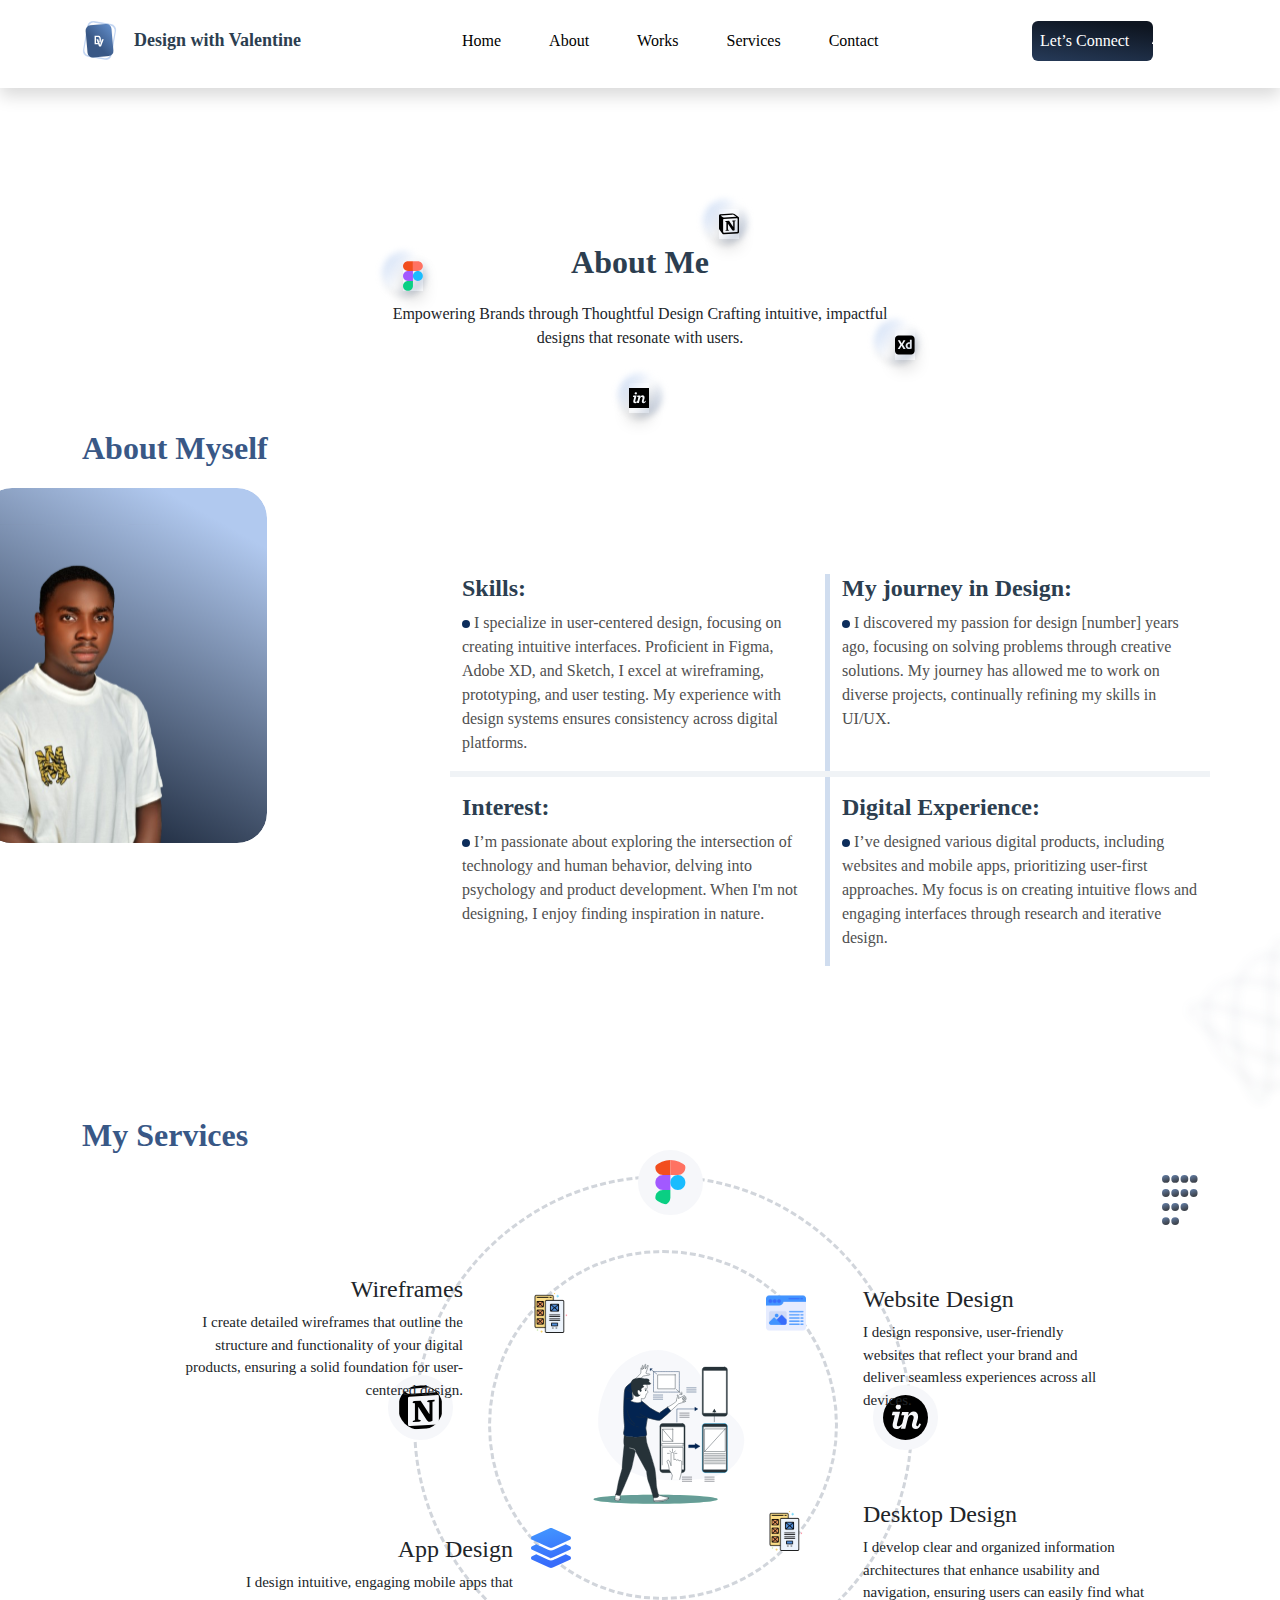
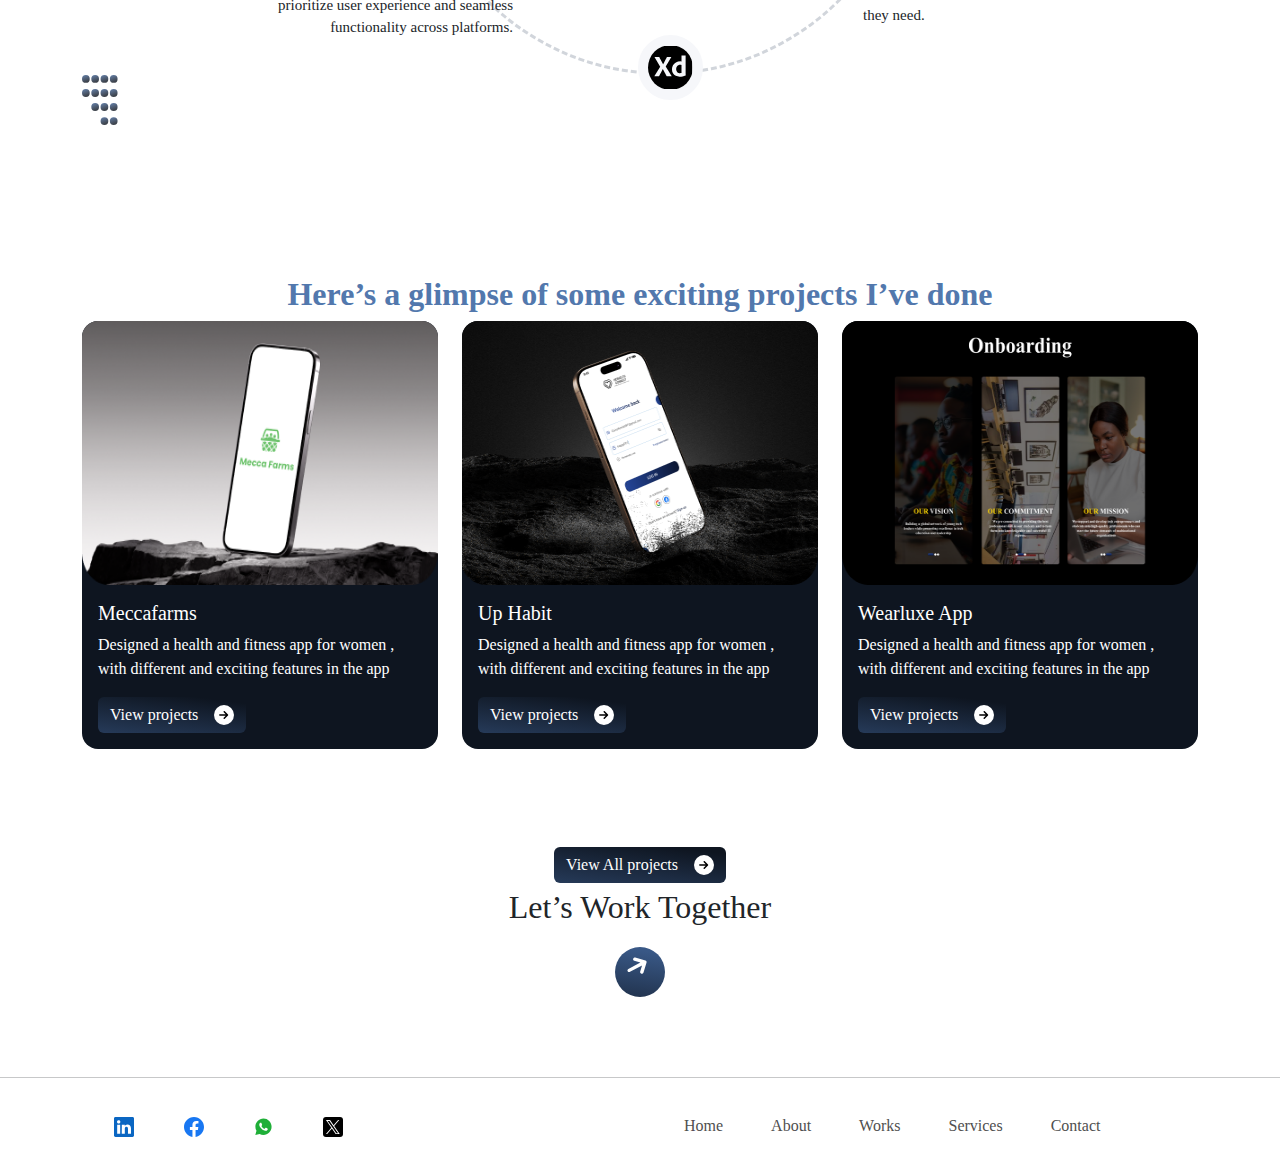
==== index.html @ fe642804 "Mr Valentine's Portfolio" ====
<!DOCTYPE html>
<html lang="en">
<head>
    <meta charset="UTF-8">
    <meta name="viewport" content="width=device-width, initial-scale=1.0">
    <title>Document</title>
    <link rel="stylesheet" href="/css/bootstrap.css">
    <link rel="stylesheet" href="/css/style.css">
    <link rel="stylesheet" href="https://cdn.jsdelivr.net/npm/bootstrap-icons@1.11.3/font/bootstrap-icons.min.css">
    <link rel="stylesheet" href="https://cdnjs.cloudflare.com/ajax/libs/animate.css/4.1.1/animate.min.css"/>
</head>
<body>
    <header class="shadow">
        <div class="container">
            <div class="row">
                <div class="col-8 col-md-6 col-lg-4">
                    <div class="d-flex gap-3 align-items-center" id="val-design">
                        <img src="/images/logo.svg" alt="">
                        <p class="p-0 m-0">Design with Valentine</p>
                    </div>
                </div>
                
                <div class="d-none d-md-none col-lg-6 d-lg-flex">
                    <ul class="d-flex gap-5 p-0 m-0" id="top-nav">
                        <li><a href="/home.html">Home </a></li>
                        <li><a href="/index.html">About </a></li>
                        <li><a href="/works.html">Works</a></li>
                        <li><a href="/services.html">Services</a></li>
                        <li><a href="/contact.html">Contact</a></li>
                    </ul>
                </div>

                <div class="d-block col-4 col-md-6 d-lg-none text-end links">
                    <ul class="p-0 m-0" id="lists">
                        <li><a href="/home.html">Home </a></li>
                        <li><a href="/index.html">About </a></li>
                        <li><a href="/works.html">Works</a></li>
                        <li><a href="/services.html">Services</a></li>
                        <li><a href="/contact.html">Contact</a></li>
                    </ul>
                
                    <div class="d-flex justify-content-end">
                        <img src="/images/list-icon.svg" alt="" id="menu">
                    </div>
                    <i class="bi bi-x" id="close"></i>
                </div>

                <div class="d-none col-lg-2 d-lg-block">
                    <a href="/contact.html" id="btn-parent">
                        <button class="flex-end rounded-2 py-2 ps-2 pe-4 border-0">Let’s Connect</button>
                        <img src="/images/people-btn.svg" alt="" id="people-img">
                    </a>
                </div>
            </div>
        </div>
    </header>

    <section>
        <div class="container">
            <div class="row">
                <div class="col-12  col-lg-6 offset-lg-3 text-center" id="about-me-position">
                    <p id="about-me">About Me</p>
                    <p>Empowering Brands through Thoughtful Design Crafting intuitive, impactful designs that resonate with users.</p>
                    <div class="icons">
                        <div id="n-positioning-parent">
                            <div id="N-positioning">
                                <img src="/images/Ellipse 170.svg" alt="" height="58px">
                                <img src="/images/N-rotataing.svg" alt="" class="shadow">
                            </div>
                        </div>
    
                        <div id="figma-position-parent">
                            <div id="figma-positioning">
                                <img src="/images/Ellipse 170.svg" alt="" height="58px">
                                <img src="/images/Figma icon.svg" alt="" height="21px" class="shadow">
                            </div>
                        </div>
                        
                        <div id="linkedin-position-parent">
                            <div id="linkedin-positioning">
                                <img src="/images/Ellipse 170.svg" alt="" height="58px">
                                <img src="/images/linkedin-icon.svg" alt="" class="shadow">
                            </div>
                        </div>
                        
                        <div id="xd-position-parent">
                            <div id="xd-positioning">
                                <img src="/images/Ellipse 170.svg" alt="" height="58px">
                                <img src="/images/xd-icon.svg" alt="" class="shadow" >
                            </div>
                        </div>
                    </div>
                    
                </div>
            </div>
        </div>
    </section>

    <main>
        <div class="container">
            <div class="row d-flex justify-content-between">
                <div class="d-none col-lg-4 d-lg-block ">
                    <p id="about-myself">About Myself</p>
                    <div class="d-flex " id="about-me-img">
                        <img src="/images/Image 6.svg" alt="">
                        <img src="/images/Frame 10.svg" alt="" style="z-index: 1; margin-left: -100px;">     
                    </div> 
                </div>

                <div class="d-none d-lg-none col-md-12 d-md-block text-center" style="position: relative;">
                    <p id="about-myself">About Myself</p>
                    <div style="margin-top: 300px;" >
                        <img src="/images/mobile-photo-frame.svg" alt="" height="200px" >
                        <img src="/images/Frame 10.svg" alt="" height="350px" style="z-index: 1; margin-top: -550px;">     
                    </div> 
                </div>

                <div class="col-12 d-md-none d-block text-center" style="position: relative;">
                    <p id="about-myself">About Myself</p>
                    <div style="margin-top: 260px;" >
                        <img src="/images/mobile-photo-frame.svg" alt="" height="130px" >
                        <img src="/images/Frame 10.svg" alt="" height="300px" style="z-index: 1; margin-top: -450px;">     
                    </div> 
                </div>

                <div class="col-12 col-lg-8" id="skills">
                    <div class="row">
                        <div class="col-12 col-md-6 col-lg-6 first-row">
                            <h5>Skills:</h5>
                            <p><img src="/images/skills-dot.svg" alt="">   I specialize in user-centered design, focusing on creating intuitive interfaces. Proficient in Figma, Adobe XD, and Sketch, I excel at wireframing, prototyping, and user testing. My experience with design systems ensures consistency across digital platforms.</p>                        
                        </div>
                        <div class="col-12 col-md-6">
                            <h5>My journey in Design: </h5>
                            <p><img src="/images/skills-dot.svg" alt="">   I discovered my passion for design [number] years ago, focusing on solving problems through creative solutions. My journey has allowed me to work on diverse projects, continually refining my skills in UI/UX.</p>
                        </div>
                        <hr class="p-0 m-0 d-none d-md-block" style="border: 3px solid #3958864D;">
                    </div>
                    <div class="row">
                        <div class="col-12 col-md-6 second-row">
                            <h5 class="mt-3">Interest:</h5>
                            <p><img src="/images/skills-dot.svg" alt="">   I’m passionate about exploring the intersection of technology and human behavior, delving into psychology and product development. When I'm not designing, I enjoy finding inspiration in nature.</p>
                        </div>
                        <div class="col-12 col-md-6">
                            <h5 class="mt-3">Digital Experience:</h5>
                            <p><img src="/images/skills-dot.svg" alt="">   I’ve designed various digital products, including websites and mobile apps, prioritizing user-first approaches. My focus is on creating intuitive flows and engaging interfaces through research and iterative design.</p>
                        </div>
                    </div>
                </div>
            </div>
        </div>
        <div class="d-none col-md-12 d-md-flex justify-content-end">
            <img src="/images/side-distraction.svg" alt="" height="180px" style="margin-top: -35px;">
        </div>
    </main>

    <article>
        <div class="container">
            <div class="row d-none d-md-flex">
                <div class="col-12 text-center text-md-start">
                    <p id="my-services">My Services</p>
                </div>
                <div class="col-12 d-md-none d-flex justify-content-end">
                    <img src="/images/figma-side-distraction.svg" alt="" height="25px">
                </div>
            </div>
            <div class="row">
                <div class="d-none col-md-9 d-md-flex justify-content-center justify-content-md-end">
                    <div class="circle-container">
                        
                        <div class="innermost-img">
                            <img src="/images/Interaction Design-bro 2.svg" alt="" height="200px" >
                        </div>

                        <!-- inner rotating icons -->
                        <div class="inner-icons">
                            <img src="/images/matric-cap.svg" alt="Figma">
                            <img src="/images/phone-rotate.svg" alt="Notion">
                            <img src="/images/website-design.svg" alt="Adobe XD">
                            <img src="/images/phone-rotate.svg" alt="Invision">

                        </div>

                        <!-- outer rotating icons -->
                        <div class="outer-icons">
                            <img src="/images/Figma icon.svg" alt="Figma">
                            <img src="/images/N-rotataing.svg" alt="Notion">
                            <img src="/images/xd-icon.svg" alt="Adobe XD">
                            <img src="/images/linkedin-icon.svg" alt="Invision">
                        </div>

                        <!-- Text descriptions -->
                         <div class="text-descriptions">
                            <div class="text">
                                <h6>Wireframes</h6>
                                <p style="float: right;">I create detailed wireframes that outline the structure and functionality of your digital products, ensuring a solid foundation for user-centered design.</p>
                            </div>
                            <div class="text">
                                <h6>Website Design</h6>
                                <p>I design responsive, user-friendly websites that reflect your brand and deliver seamless experiences across all devices. </p>
                            </div>
                            <div class="text">
                                <h6>Desktop Design</h6>
                                <p>I develop clear and organized information architectures that enhance usability and navigation, ensuring users can easily find what they need.</p>
                            </div>
                            <div class="text">
                                <h6>App Design</h6>
                                <p>I design intuitive, engaging mobile apps that prioritize user experience and seamless functionality across platforms.</p>
                            </div>
                        </div>
                    </div>
                </div>
                        
                <div class="d-none col-md-3 d-md-flex justify-content-end">
                    <img src="/images/figma-side-distraction.svg" alt="" height="50px">
                </div>
            </div>
            <div class="col-12 d-md-none d-flex">
                <img src="/images/figma-side-attraction-left.svg" alt="" height="25px">
            </div>

            <div class="col-md-12 d-none d-md-flex">
                <img src="/images/figma-side-attraction-left.svg" alt="" height="50px">
            </div>
        </div>
    </article>

    <summary>
        <div class="container">
            <div class="row">
                <div class="col-12">
                    <h4>Here’s a glimpse of some exciting projects I’ve done  </h4>
                </div>
            </div>
            <div class="row">
                <div class="col-12 col-md-6 col-lg-4">
                    <div class="card rounded-4 border-0 mb-5">
                        <img class="card-img-top rounded-4" src="/images/new-herhealth-app-1.png" alt="Card image cap">
                        <div class="card-body">
                          <h5 class="card-title">Meccafarms</h5>
                          <p class="card-text">Designed a health and fitness app for women , with different and exciting features in the app</p>
                          <a href="https://drive.google.com/drive/folders/1NjwSaLGBNDkQxNuH3CqGRqOew5cnNlgA?usp=drive_link" class="btn btn-primary border-0">
                            <div class="d-flex gap-3 align-items-center">
                                <p class="p-0 m-0">View projects </p>
                                <img src="/images/view-project-icon.svg" alt=""  style="height: 20px; width: 20px; background-color: white; border: 5px solid white; border-radius: 50%;">
                            </div>
                          </a>
                        </div>
                    </div>
                </div>
                <div class="col-12 col-md-6 col-lg-4">
                    <div class="card rounded-4 border-0 mb-5">
                        <img class="card-img-top rounded-4" src="/images/her-health-app-2.png" alt="Card image cap">
                        <div class="card-body">
                          <h5 class="card-title">Up Habit</h5>
                          <p class="card-text">Designed a health and fitness app for women , with different and exciting features in the app</p>
                          <a href="https://drive.google.com/drive/folders/1k9-TPFNF3_RafRCxaqTBn_O9xEtybgoQ?usp=drive_link" class="btn btn-primary border-0">
                            <div class="d-flex gap-3 align-items-center">
                                <p class="p-0 m-0">View projects </p>
                                <img src="/images/view-project-icon.svg" alt="" style="height: 20px; width: 20px; background-color: white; border: 5px solid white; border-radius: 50%;">
                            </div>
                          </a>
                        </div>
                    </div>
                </div>
                <div class="col-12 col-md-6 col-lg-4">
                    <div class="card rounded-4 border-0">
                        <img class="card-img-top rounded-4" src="/images/her-health-app-3.png" alt="Card image cap">
                        <div class="card-body">
                          <h5 class="card-title">Wearluxe App</h5>
                          <p class="card-text">Designed a health and fitness app for women , with different and exciting features in the app</p>
                          <a href="https://drive.google.com/drive/folders/1Jw7D5H9yFjIiMA7mh6gjyoD7DAVy0o7S?usp=drive_link" class="btn btn-primary border-0">
                            <div class="d-flex gap-3 align-items-center">
                                <p class="p-0 m-0">View projects </p>
                                <img src="/images/view-project-icon.svg" alt="" style="height: 20px; width: 20px; background-color: white; border: 5px solid white; border-radius: 50%;">
                            </div>
                          </a>
                        </div>
                    </div>
                </div>
                <div class="col-12 d-flex justify-content-center" style="margin-top: 50px;">
                    <a href="/works.html" class="btn btn-primary border-0">
                        <div class="d-flex gap-3 align-items-center">
                            <p class="p-0 m-0">View All projects </p>
                            <img src="/images/view-project-icon.svg" alt="" style="height: 20px; width: 20px; background-color: white; border: 5px solid white; border-radius: 50%;">
                        </div>
                    </a>
                </div>
            </div>
        </div>
    </summary>

    <div style="margin-bottom: 80px;">
        <div class="col-12 d-flex justify-content-start">
            <img src="/images/blur-right.svg" alt="" height="200px">
        </div>
    
        <div class="col-12 text-center">
            <div id="work-together">
                <p style=" margin-top: -200px;">Let’s Work Together</p>
                <a href="/contact.html"><img src="/images/arrow-up-background.svg" alt="" height="50px"></a>
                <a href="/contact.html"><img src="/images/arrow-up.svg" alt="" height="17px" class="img"></a>
            </div>
            
        </div>
        <div class="col-12 d-flex justify-content-end">
            <img src="/images/blur-left.svg" alt="" height="200px" style="margin-top: -200px;">
        </div>
    </div>
    <hr>

    <footer>
        <div class="container">
            <div class="row">
                <div class="col-12 col-md-6 col-lg-6">
                    <ul class="index-icons">
                        <li><a href="https://www.linkedin.com/in/valentine-chidera-450376324?utm_source=share&utm_campaign=share_via&utm_content=profile&utm_medium=android_app"><img src="/images/linkedin-blue.svg" alt="" height="20px"></a></li>
                        <li><a href="https://www.facebook.com/profile.php?id=61552765391288&mibextid=ZbWKwL"><img src="/images/facebook.svg" alt="" height="20px"></a></li>
                        <li><a href="https://wa.me/2348129799645"><img src="/images/whatsapp.svg" alt="" height="20px"></a></li>
                        <li><a href="https://x.com/Baggyrex?s=09"><img src="/images/twitter icon.svg" alt="" height="20px"></a></li>
                    </ul>
                </div>
                <div class=" d-none col-lg-6 d-lg-block">
                    <ul class="d-flex gap-5">
                        <li><a href="/home.html">Home</a></li>
                        <li><a href="/index.html">About</a></li>
                        <li><a href="/works.html">Works</a></li>
                        <li><a href="/services.html">Services</a></li>
                        <li><a href="/contact.html">Contact</a></li>
                    </ul>
                </div>
            </div>
        </div>
    </footer>
    <script src="/js/menu.js"></script>
    <script src="/js/index.js"></script>
    <script src="https://code.jquery.com/jquery-3.4.1.slim.min.js" integrity="sha384-J6qa4849blE2+poT4WnyKhv5vZF5SrPo0iEjwBvKU7imGFAV0wwj1yYfoRSJoZ+n" crossorigin="anonymous"></script>
    <script src="https://cdn.jsdelivr.net/npm/popper.js@1.16.0/dist/umd/popper.min.js" integrity="sha384-Q6E9RHvbIyZFJoft+2mJbHaEWldlvI9IOYy5n3zV9zzTtmI3UksdQRVvoxMfooAo" crossorigin="anonymous"></script>
    <script src="https://cdn.jsdelivr.net/npm/bootstrap@4.4.1/dist/js/bootstrap.min.js" integrity="sha384-wfSDF2E50Y2D1uUdj0O3uMBJnjuUD4Ih7YwaYd1iqfktj0Uod8GCExl3Og8ifwB6" crossorigin="anonymous"></script>
</body>
</html>
---- css/style.css ----
* {
    list-style-type: none;
}

body {
    font-family: Montserrat;
    overflow-x: hidden
}

header {
    height: 88px;
    padding-top: 20px;
}

header .row {
    display: flex;
    align-items: center;
}

header .row #top-nav li a {
    text-decoration: none;
    color: black;
}

header .row #top-nav li a:hover {
    background-color: #ddd;
    border-radius: 5px;
    padding: 10px;
}

#btn-parent {
    position: relative;
}

#btn-parent button {
    background: linear-gradient(187.48deg, #0E1520 11.69%, #395886 169.68%);
    color: white;
}

#btn-parent #people-img {
    position: absolute;
    left: 120px;
    top: 3px;
}

section {
    margin-top: 150px;
}


header div#val-design p {
    font-size: 18px;
    color: #2C3E50;
    font-weight:600;
}

section p#about-me {
    font-family: Montserrat;
    font-weight:700;
    font-size: 32px;
    color: #2C3E50;
}

section p#about-me p {
    font-weight: 400;
    font-size: 18px;
    color: #4f4f4f;
}

section div#N-positioning {
    position: relative;
    animation: float 2s ease-in-out infinite;
}

section div#figma-positioning {
    position: relative;
    animation: float 2s ease-in-out infinite;
}

section div#linkedin-positioning {
    position: relative;
    animation: float 2s ease-in-out infinite;
}

section div#xd-positioning {
    position: relative;
    animation: float 2s ease-in-out infinite;
}

section div#N-positioning img.shadow {
    position: absolute;
    left: 40%;
    top: 30%;
    width: 20px;
    height: 30px;
   
}

@keyframes float {
    0%, 100% {
      transform: translateY(0);
    }

    50% {
      transform: translateY(-10px);
    }
}

section div#figma-positioning img.shadow {
    position: absolute;
    left: 48%;
    top: 30%;
    width: 20px;
    height: 30px;
    animation: float 2s ease-in-out infinite;
}

section div#linkedin-positioning img.shadow {
    position: absolute;
    left: 48%;
    top: 30%;
    width: 20px;
    height: 30px;
    animation: float 2s ease-in-out infinite;
}

section div#xd-positioning img.shadow {
    position: absolute;
    left: 48%;
    top: 30%;
    width: 20px;
    height: 30px;
    animation: float 2s ease-in-out infinite;
}

section div#about-me-position {
    position: relative;
}

section div#about-me-position div#n-positioning-parent {
    position: absolute;
    top: -25%;
    right: 30%;
}

section div#about-me-position div#figma-position-parent {
    position: absolute;
    top: 3%;
    left: 20px;
}

section div#about-me-position div#xd-position-parent {
    position: absolute;
    right: 0%;
    top: 40%;
}

main p#about-myself {
    font-weight: 700;
    font-size: 32px;
    color:#395886;
}

main div#skills {
    margin-top: 150px;
}

main div#skills .first-row {
    border-right: 5px solid #628ECB4D;
}

main div#skills .second-row {
    border-right: 5px solid #628ECB4D;
}

main div#skills h5 {
    font-size: 24px;
    font-weight: 600;
    color: #2C3E50;
}

main div#skills p {
    font-size: 16px;
    font-weight: 400;
    color: #4F4F4F;
}

article p#my-services {
    font-weight: 700;
    font-size: 32px;
    color:#395886;
}

.circle-container {
    position: relative;
}

.text-descriptions .text:nth-child(4) {
    position: absolute;
    top: 72%;
    width: 60%;
    left: -40%;
    border-style: hidden;
    text-align: right;
}

.text-descriptions .text:nth-child(3) {
    position: absolute;
    top: 65%;
    right: -50%;
    width: 60%;
}

.text-descriptions .text:nth-child(2) {
    position: absolute;
    right: -40%;
    width: 50%;
    top: 22%;
    text-align: left;
}

.text-descriptions .text:nth-child(1) {
    position: absolute;
    top: 20%;
    width: 60%;
    left: -50%;
    text-align: right;
}

.text h6 {
    font-size: 24px;
}

.text p {
    font-size: 15px;
    float: right;
}

.inner-icons {
    position: absolute;
    bottom: 15%;
    left: 15%;
    height: 350px;
    width: 350px;
    border-radius: 50%;
    border: 3px dashed #d1d5db;
    padding: 40px;
    animation: rotateInner 15s linear infinite reverse;
}

.inner-icons img {
    height: 40px;
}

.inner-icons img:nth-child(1) {
    position: absolute;
    top: 80%;
    
}

.inner-icons img:nth-child(2) {
    position: absolute;
    
}

.inner-icons img:nth-child(3) {
    position: absolute;
    left: 80%;
}

.inner-icons img:nth-child(4) {
    position: absolute;
    left: 80%;
    top: 75%;
}


.innermost-img {
    position: absolute;
    top: 30%;
    left: 30%;
}

.outer-icons {
    border: 3px dashed #d1d5db;
    border-radius: 50%;
    width: 500px;
    height: 500px;
    animation: rotateOuter 35s linear infinite;
}

.outer-icons img {
    height: 65px;
    width: 65px;
    border: 5px solid #F6F7FA;
    border-radius: 50%;
    background-color: #F6F7FA;
    padding: 5px;
}

.outer-icons img:nth-child(1) {
    position: absolute;
    left: 45%;
    top: -5%;
}

.outer-icons img:nth-child(2) {
    position: absolute;
    top: 40%;
    left: -5%;
}

.outer-icons img:nth-child(3) {
    position: absolute;
    left: 45%;
    bottom: -5%;
}

.outer-icons img:nth-child(4) {
    position: absolute;
    right: -5%;
    bottom: 45%;
}

@keyframes rotateInner {
    0% {
        transform: rotate(0deg);
    }
    100% {
        transform: rotate(-360deg);
    }
}

@keyframes rotateOuter {
    0% {
        transform: rotate(360deg);
    }
    100% {
        transform: rotate(0deg);
    }
}


summary {
    margin-top: 150px ;
}

summary h4 {
    font-size: 32px;
    text-align: center;
    color: #5278AD;
    font-weight: 700;
}

summary a {
    background: linear-gradient(187.48deg, #0E1520 11.69%, #395886 169.68%);
}

summary .card {
    background-color: #0E1520;
    color: white;
    
}

summary .card a {
    background: linear-gradient(187.48deg, #0E1520 11.69%, #395886 169.68%);
    font-size: 16px;
}

summary .card img {
    height: 264px;  
} 

#work-together {
    position: relative;
}

div#work-together p {
    font-size: 32px;
}

#work-together img.img {
    position: absolute;
    bottom: 20%;
    left: 49%;
}

footer {
    height: 50px;
    padding-top: 20px;
}

footer ul li a {
    text-decoration: none;
    color: #4F4F4F;
    font-size: 16px;
}

footer ul li a:hover {
    color:#0E1520;
}

.name {
    position: relative;
}

.name img {
    position: absolute;
    top: 15px;
    left: 15px;
}

.email {
    position: relative;
}

.email img {
    position: absolute;
    top: 15px;
    left: 15px;
}

.subject {
    position: relative;
}

.subject img {
    position: absolute;
    top: 15px;
    left: 15px;
}

.phone {
    position: relative;
}

.phone img {
    position: absolute;
    top: 15px;
    left: 15px;
}

.contact-content {
    display: flex;
}

.contact-left {
    background: linear-gradient(187.48deg, #0E1520 11.69%, #395886 169.68%);
    border-top-left-radius: 30px;
    border-bottom-left-radius: 30px;
    padding: 1.5rem;
    text-align: center;
}

.contact-left p {
    margin-top: 2rem 0;
    color: white;
}

.social-icons {
    display: flex;
    justify-content: center;
    gap: 2rem;
    padding-top: 7rem;
}

.social-icons a {
    text-decoration: none;
    
}

.contact-form-parent {
    border-top-right-radius: 30px; 
    border-bottom-right-radius: 30px;
    
}

.contact-form input.text,
.contact-form textarea {
    width: 100%;
    padding: 0.5rem;
    border: 1px solid #ced4da;
    border-radius: 8px;
    font-size: 1rem;
    margin-bottom: 30px
}

.contact-form input:focus,
.contact-form textarea:focus {
    outline: none;
    border-color: #395886;
}

.contact-form p {
    font-size: 14px;
    font-weight:600;
    color: #2C3E50;
}

.contact-form textarea {
    resize: none;
    height: 200px;
}

.index-icons {
    display: flex;
    gap: 50px;
}

.wearluxe-firstchild {
    background-color: #ffff;
    padding: 20px;
    width: 80%;
}

.wearluxe img:first-child {
    width: 80%;
}

.wearluxe img:nth-child(2) {
    object-fit: cover;
    height: 250px;
    width: 70%;
}


.wearluxe a {
    text-decoration: none;
    color: #555555;
}

.Introduction-writeup {
    gap: 30px;
}

.Introduction-writeup h1 {
    color: #395886;
    font-size: 35px;
}

p.introduction-paragraph {
    font-size: 14px;
}

.introduction {
    position: relative;
}

.introduction img.ellipse {
    height: 350px;
}

.introduction img.bg-image {
    position: absolute;
    bottom: 25%;
    left: 50%;
    height: 300px;
    margin-top: -60px;
}

.introduction img.star {
    position: absolute;
    bottom: 90%;
    left: 25%;
    height: 30px;
}

.introduction img.side-icon {
    position: absolute;
    bottom: 80%;
    left: 90%;
    height: 50px;
}

.introduction img.layer-icon {
    position: absolute;
    left: 35%;
    bottom: 30%;
    height: 30px;
}

.Introduction-writeup img.hand-icon {
    height: 100px;
}

.section-home {
    margin-top: 100px;
    margin-bottom: 80px;
}

.services-body img {
    height: 50px;
    margin-bottom: 20px;
}

.services-body {
    background: linear-gradient(to right, #1157BD 20%, #082857 100%);
    padding: 20px;
    margin-bottom: 30px;
}

.services-body h5 {
    font-size: 20px;
    color: #ffff;
    text-align: center;
}

.services-body p {
    font-size: 13px;
    color: #ffff;
    text-align: center;
}

.main-services {
    margin-top: 80px ;
}

.main-services h4 {
    font-size: 24px;
    text-align: center;
    color: #2C3E50;
    font-weight: 700;
}

h1.works  {
    color: #2C3E50;
    font-weight: 600;
    margin-bottom: 30px;
}

@media (max-width: 600px) {
    header div#val-design p {
        font-size: 14px;
        color: #2C3E50;
        font-weight:600;
    }
    
    section {
        margin-top: 40px;
        margin-bottom: 30px;
    }

    section p#about-me {
        font-family: Montserrat;
        font-weight:700;
        font-size: 24px;
        color: #2C3E50;
    }

    main div#skills {
        margin-top: 20px;
        padding-bottom: 20px;
        text-align: center;
    }

    main div#skills .first-row {
        border-right: 0;
    }
    
    main div#skills .second-row {
        border-right: 0;
    }

    main div#skills h5 {
        font-size: 16px;
        font-weight: 600;
        color: #2C3E50;
    }

    main div#skills p {
        font-size: 12px;
        font-weight: 400;
        color: #4F4F4F;
    }

    main p#about-myself {
        font-weight: 700;
        font-size: 20px;
        color:#395886;
    }

    article {
        margin-top: 80px;
    }

    .text h6 {
        font-size: 16px;
    }
    
    .text p {
        font-size: 10px;
    }

    article p#my-services {
        font-size: 24px;
    }

    summary {
        margin-top: 80px ;
    }

    summary h4 {
        font-size: 24px;
    }

    summary .card a {
        background: linear-gradient(187.48deg, #0E1520 11.69%, #395886 169.68%);
        font-size: 12px;
    }
    
    summary .card img {
        height: 180px; 
        width: 100%;
        object-fit: cover; 
    } 
    
    .card h5 {
        font-size: 16px;
    }

    .card p {
        font-size: 14px;
    }

    div#work-together p {
        font-size: 20px;
        padding-top: 30px;
    }

    .contact-form-parent {
        border-top-right-radius: 0px; 
        border-bottom-right-radius: 0px;
    }

    .contact-left {
        border-top-left-radius: 0px;
        border-bottom-left-radius: 0px;
        border-radius: 10px;
    }

    .wrapper {
        position: relative;
    }

    .wrapper img.profile-picture {
        position: absolute;
        bottom: 70%;
        right: 30%;
        height: 150px;
    }

    .wrapper div#val-design {
        padding-top: 5rem;
    }

    .social-icons {
        display: flex;
        justify-content: center;
        gap: 5rem;
    }

    .index-icons {
        display: flex;
        justify-content: space-between;
    }

    #lists{
        display: flex;
        align-items: center;
        justify-content: center;
        list-style: none;
        flex-direction: column;
        position: absolute;
        top: -300px;
        width: 100%;
        right: 0;
        transition: all 1s ease-in-out;
        padding: 20px;
        margin: 0;
        gap: 30px;
        z-index: 40;
    }
    .links ul li a{
        text-decoration: none;
        color: white;
        font-size: medium;
        font-family: 'Gill Sans', 'Gill Sans MT', Calibri, 'Trebuchet MS', sans-serif;
    }

    .bi-x{
        font-size: 30px;
        font-weight: bolder;
        display: none;
    }

    .wearluxe-firstchild {
        background-color: #ffff;
        padding: 20px;
        width: 100%;
    }

    .wearluxe {
        display: flex;
        justify-content: center;
        align-items: center;
        margin-bottom: 70px;
    }
    
    .wearluxe img:last-child {
        object-fit: cover;
        height: 200px;
        width: 100%;
    }

    .introduction img.ellipse {
        height: 300px;
    }

    .Introduction-writeup {
        gap: 0px;
    }

    .introduction img.bg-image {
        position: absolute;
        bottom: 25%;
        left: 20%;
        height: 230px;
        margin-top: 0;
    }
    
    .introduction img.star {
        position: absolute;
        bottom: 90%;
        left: 25%;
        height: 30px;
    }
    
    .Introduction-writeup img.hand-icon {
        height: 20px;
    }

    .introduction img.side-icon {
        position: absolute;
        top: 40%;
        left: 90%;
        height: 30px;
    }
    
    .introduction img.layer-icon {
        position: absolute;
        left: 5%;
        bottom: 30%;
        height: 25px;
    }

    .Introduction-writeup h1 {
        color: #395886;
        font-size: 24px;
    }
    
    p.introduction-paragraph {
        font-size: 12px;
    }
    
}

/* Medium screens (768px to 991px) */
@media (max-width: 991px) {
    .contact-form-parent {
        border-top-right-radius: 0px; 
        border-bottom-right-radius: 0px;
    }

    .contact-left {
        border-top-left-radius: 0px;
        border-bottom-left-radius: 0px;
        border-radius: 10px;
    }

    .social-icons {
        display: flex;
        justify-content: center;
        
    }

    .outer-icons {
        position: relative;
        /* width: 280px;
        height: 280px; */
        border: 3px dashed #d1d5db;
        border-radius: 50%;
        margin: auto;
    }

    .innermost-img img{
        height: 150px;
    }
      
    .inner-icons {
        position: absolute;
        bottom: 15%;
        left: 15%;
        /* height: 200px;
        width: 200px; */
        border-radius: 50%;
        border: 3px dashed #d1d5db;
        padding: 40px;
        animation: rotateInner 10s linear infinite reverse;
    }
    
    .text-descriptions .text:nth-child(4) {
        position: absolute;
        top: 72%;
        width: 60%;
        left: -15%;
        border-style: hidden;
        text-align: center;
    }
    
    .text-descriptions .text:nth-child(3) {
        position: absolute;
        top: 72%;
        right: -15%;
        width: 60%;
    }
    
    .text-descriptions .text:nth-child(2) {
        position: absolute;
        right: -10%;
        width: 50%;
        top: 22%;
        text-align: left;
    }
    
    .text-descriptions .text:nth-child(1) {
        position: absolute;
        top: 20%;
        width: 60%;
        left: -15%;
        text-align: center;
    }
    
    
    .inner-icons img {
        height: 32px;
    }

    .outer-icons img {
        height: 50px;
        width: 50px;
    } 
    
    .inner-icons img:nth-child(1) {
        position: absolute;
        top: 80%;
    
    }
    
    .inner-icons img:nth-child(2) {
        position: absolute;
        left: 15%;
        top: 0%;
    
    }
    
    .inner-icons img:nth-child(3) {
        position: absolute;
        left: 80%;
    }
    
    .inner-icons img:nth-child(4) {
        position: absolute;
        left: 80%;
        top: 75%;
    }
    
    .outer-icons img:nth-child(1) {
        position: absolute;
        left: 45%;
        top: -5%;
    }
    
    .outer-icons img:nth-child(2) {
        position: absolute;
        top: 40%;
        left: -5%;
    }
    
    .outer-icons img:nth-child(3) {
        position: absolute;
        left: 45%;
        bottom: -5%;
    }
    
    .outer-icons img:nth-child(4) {
        position: absolute;
        right: -10%;
        bottom: 40%;
    }
    .text-descriptions h6{
        font-size: 0.9rem;
    }
    .text-descriptions p{
        font-size: 0.6rem;
        max-width: 79%;
    }

    .index-icons {
        display: flex;
        justify-content: space-between;
    }

    #lists{
        display: flex;
        align-items: center;
        justify-content: center;
        list-style: none;
        flex-direction: column;
        position: absolute;
        top: -300px;
        width: 100%;
        right: 0;
        transition: all 1s ease-in-out;
        padding: 20px;
        background: linear-gradient(187.48deg, #0E1520 11.69%, #395886 169.68%);
        margin: 0;
        gap: 30px;
        z-index: 40;
    }

    .links ul li a{
        text-decoration: none;
        color: white;
        font-size: medium;
    }

    .bi-x{
        font-size: 30px;
        font-weight: bolder;
        display: none;
        color: #395886;
    }

    .introduction img.bg-image {
        position: absolute;
        bottom: 20%;
        left: 35%;
        height: 230px;
        margin-top: 0px;
    }

    .section-home {
        margin-top: 60px;
        margin-bottom: 80px;
    }

    .Introduction-writeup h1 {
        color: #395886;
        font-size: 24px;
        font-weight: 600;
        justify-content: center;
        text-align: center;
    }

    main div#skills {
        margin-top: 20px;
        padding-bottom: 20px;
    }
}
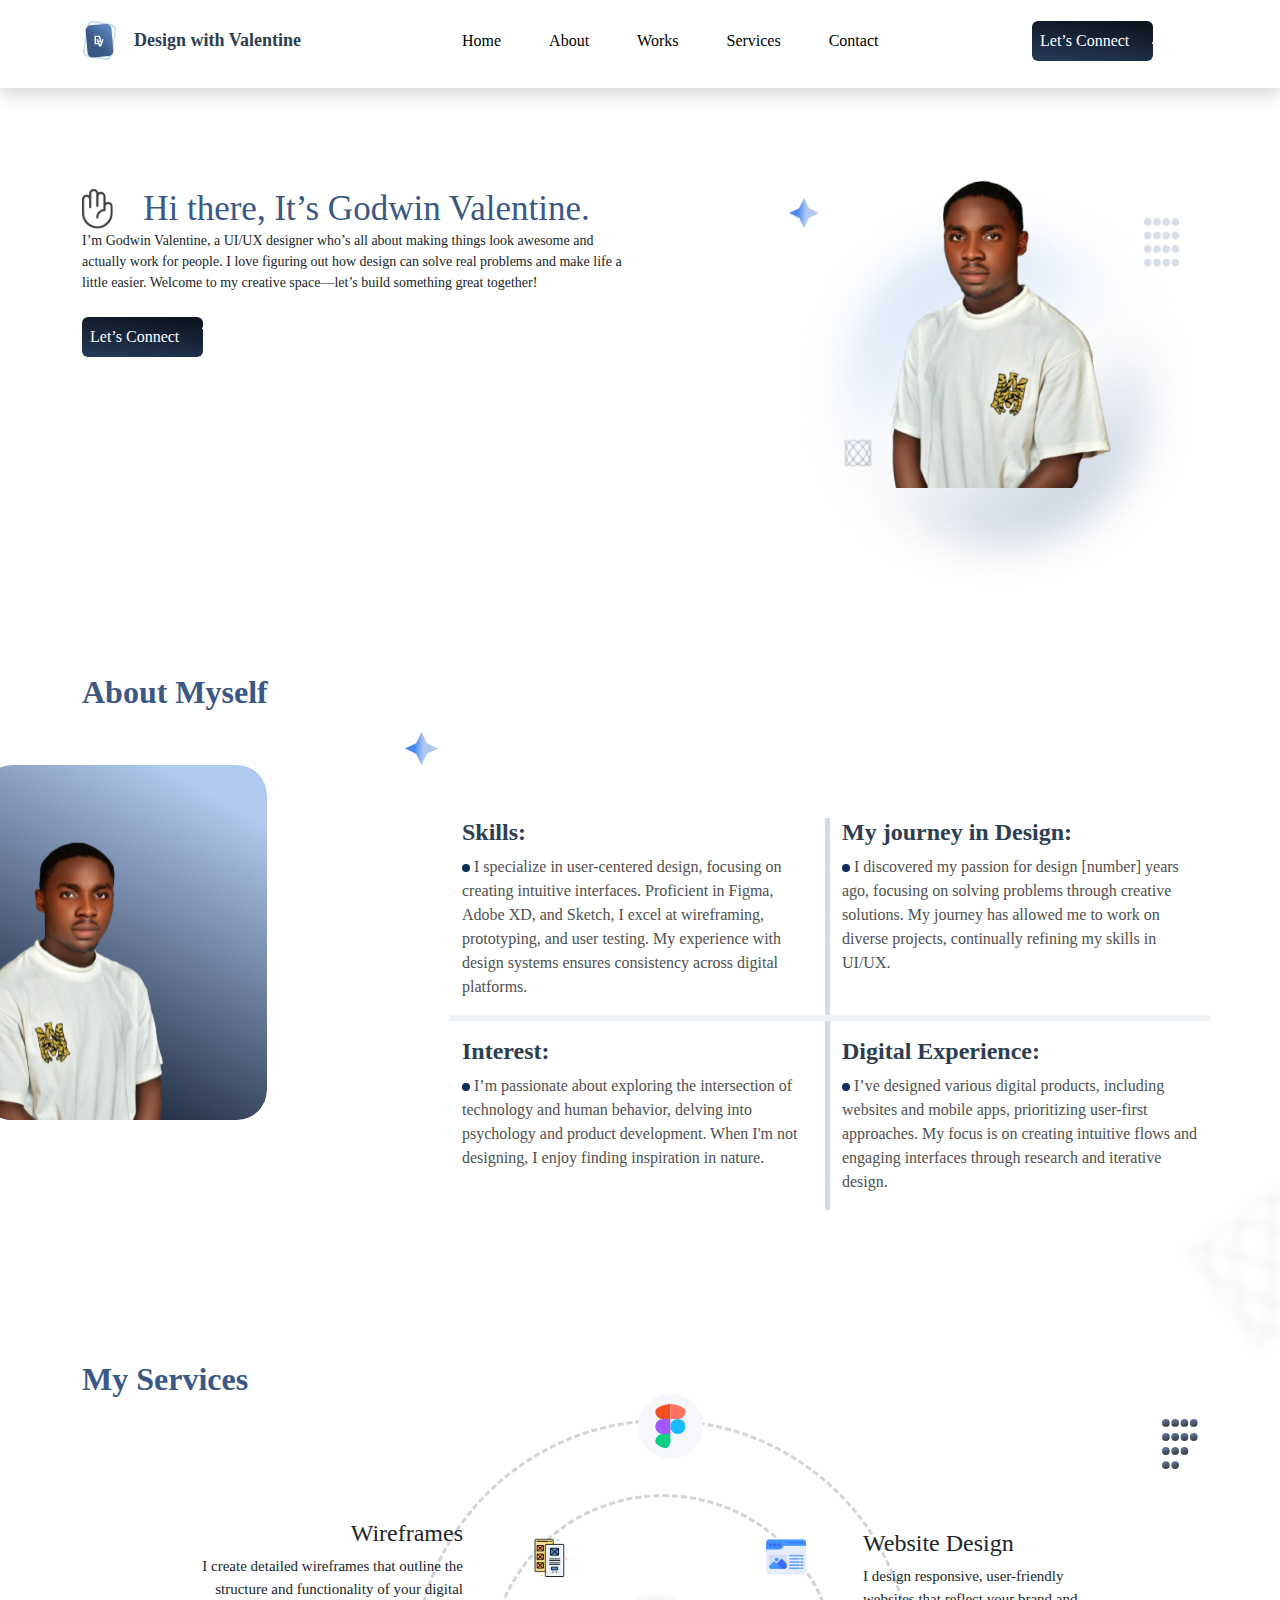
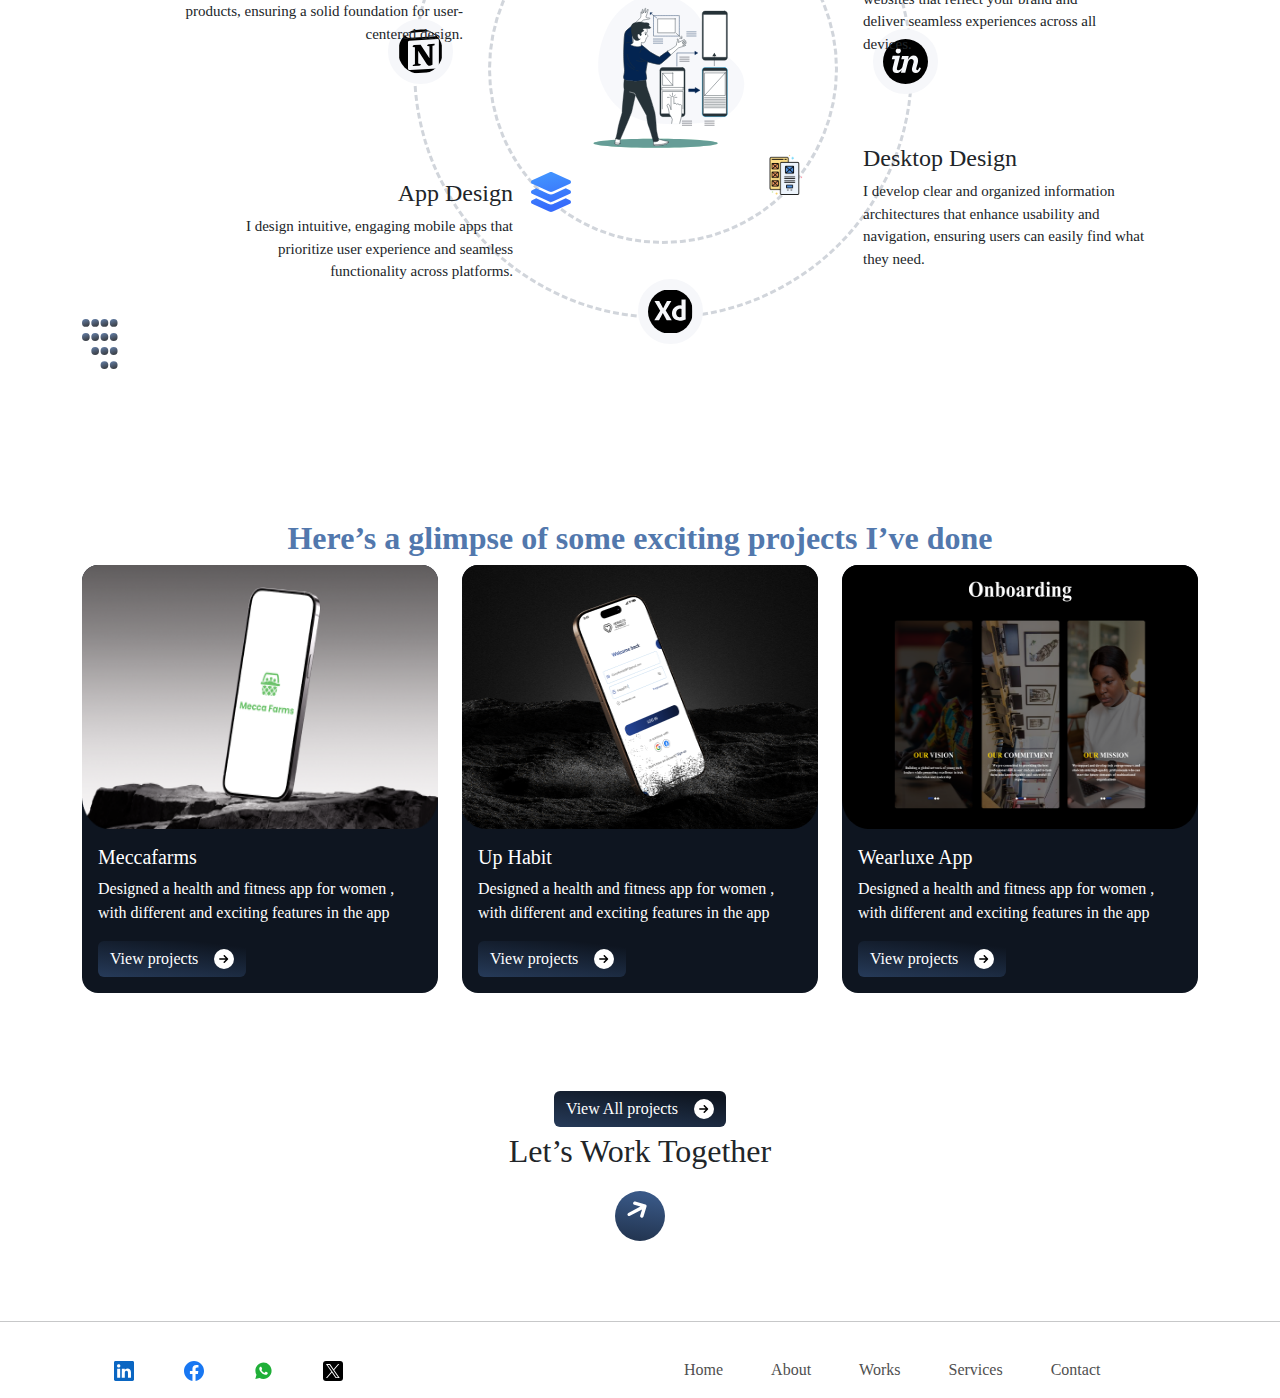
==== commit 284f29a3: "Mr Valentine's Portfolio" ====
--- a/index.html
+++ b/index.html
@@ -22,8 +22,8 @@
                 
                 <div class="d-none d-md-none col-lg-6 d-lg-flex">
                     <ul class="d-flex gap-5 p-0 m-0" id="top-nav">
-                        <li><a href="/home.html">Home </a></li>
-                        <li><a href="/index.html">About </a></li>
+                        <li><a href="/index.html">Home </a></li>
+                        <li><a href="/about.html">About </a></li>
                         <li><a href="/works.html">Works</a></li>
                         <li><a href="/services.html">Services</a></li>
                         <li><a href="/contact.html">Contact</a></li>
@@ -32,8 +32,8 @@
 
                 <div class="d-block col-4 col-md-6 d-lg-none text-end links">
                     <ul class="p-0 m-0" id="lists">
-                        <li><a href="/home.html">Home </a></li>
-                        <li><a href="/index.html">About </a></li>
+                        <li><a href="/index.html">Home </a></li>
+                        <li><a href="/about.html">About </a></li>
                         <li><a href="/works.html">Works</a></li>
                         <li><a href="/services.html">Services</a></li>
                         <li><a href="/contact.html">Contact</a></li>
@@ -55,42 +55,39 @@
         </div>
     </header>
 
-    <section>
-        <div class="container">
-            <div class="row">
-                <div class="col-12  col-lg-6 offset-lg-3 text-center" id="about-me-position">
-                    <p id="about-me">About Me</p>
-                    <p>Empowering Brands through Thoughtful Design Crafting intuitive, impactful designs that resonate with users.</p>
-                    <div class="icons">
-                        <div id="n-positioning-parent">
-                            <div id="N-positioning">
-                                <img src="/images/Ellipse 170.svg" alt="" height="58px">
-                                <img src="/images/N-rotataing.svg" alt="" class="shadow">
-                            </div>
-                        </div>
-    
-                        <div id="figma-position-parent">
-                            <div id="figma-positioning">
-                                <img src="/images/Ellipse 170.svg" alt="" height="58px">
-                                <img src="/images/Figma icon.svg" alt="" height="21px" class="shadow">
-                            </div>
-                        </div>
-                        
-                        <div id="linkedin-position-parent">
-                            <div id="linkedin-positioning">
-                                <img src="/images/Ellipse 170.svg" alt="" height="58px">
-                                <img src="/images/linkedin-icon.svg" alt="" class="shadow">
-                            </div>
-                        </div>
-                        
-                        <div id="xd-position-parent">
-                            <div id="xd-positioning">
-                                <img src="/images/Ellipse 170.svg" alt="" height="58px">
-                                <img src="/images/xd-icon.svg" alt="" class="shadow" >
-                            </div>
-                        </div>
-                    </div>
-                    
+    <section class="section-home">
+        <div class="container">
+            <div class="row">
+                <div class="col-12 col-lg-6">
+                    <div class="d-flex text-lg-start Introduction-writeup align-items-center">
+                        <img src="/images/hand-vector.png" alt="" height="40">
+                        <h1 class="p-0 m-0">Hi there, It’s Godwin Valentine. </h1>
+                    </div>
+                    <p class="d-none d-lg-block introduction-paragraph"> I’m Godwin Valentine, a UI/UX designer who’s all about making things look awesome and actually work for people. I love figuring out how design can solve real problems and make life a little easier. Welcome to my creative space—let’s build something great together!</p>
+                    <a href="/contact.html" id="btn-parent" class="d-none d-lg-block mt-4">
+                        <button class="flex-end rounded-2 py-2 ps-2 pe-4 border-0">Let’s Connect</button>
+                        <img src="/images/people-btn.svg" alt="" id="people-img">
+                    </a>
+                </div>
+
+                <div class="col-12 col-lg-6">
+                    <div class="introduction">
+                        <div class="d-flex justify-content-center justify-content-lg-end">
+                            <img src="/images/Ellipse 169.png" alt="" class="ellipse">
+                        </div>
+                        <img src="/images/BG1I-removebg-preview 1.png" alt="" class="bg-image">
+                        <img src="/images/Star 1.png" alt="" class="star">
+                        <img src="/images/third-home-vector.png" alt="" class="side-icon">
+                        <img src="/images/layer-blur-vector.png" alt="" class="layer-icon">
+                    </div>
+                </div>
+
+                <div class="col-12 d-lg-none d-block text-center">
+                    <p class="introduction-paragraph"> I’m Godwin Valentine, a UI/UX designer who’s all about making things look awesome and actually work for people. I love figuring out how design can solve real problems and make life a little easier. Welcome to my creative space—let’s build something great together!</p>
+                    <a href="/contact.html" id="btn-parent" class="mt-4  justify-content-center">
+                        <button class="flex-end rounded-2 py-2 ps-2 pe-4 border-0">Let’s Connect</button>
+                        <img src="/images/people-btn.svg" alt="" id="people-img">
+                    </a>
                 </div>
             </div>
         </div>
@@ -101,15 +98,19 @@
             <div class="row d-flex justify-content-between">
                 <div class="d-none col-lg-4 d-lg-block ">
                     <p id="about-myself">About Myself</p>
+                    <div class="d-flex justify-content-end">
+                        <img src="/images/Star 1.png" alt="">
+                    </div>
+                     
                     <div class="d-flex " id="about-me-img">
                         <img src="/images/Image 6.svg" alt="">
-                        <img src="/images/Frame 10.svg" alt="" style="z-index: 1; margin-left: -100px;">     
+                        <img src="/images/Frame 10.svg" alt="" style="z-index: 1; margin-left: -100px;">    
                     </div> 
                 </div>
 
                 <div class="d-none d-lg-none col-md-12 d-md-block text-center" style="position: relative;">
                     <p id="about-myself">About Myself</p>
-                    <div style="margin-top: 300px;" >
+                    <div style="margin-top: 250px;" >
                         <img src="/images/mobile-photo-frame.svg" alt="" height="200px" >
                         <img src="/images/Frame 10.svg" alt="" height="350px" style="z-index: 1; margin-top: -550px;">     
                     </div> 
@@ -117,7 +118,7 @@
 
                 <div class="col-12 d-md-none d-block text-center" style="position: relative;">
                     <p id="about-myself">About Myself</p>
-                    <div style="margin-top: 260px;" >
+                    <div style="margin-top: 250px;" >
                         <img src="/images/mobile-photo-frame.svg" alt="" height="130px" >
                         <img src="/images/Frame 10.svg" alt="" height="300px" style="z-index: 1; margin-top: -450px;">     
                     </div> 
@@ -311,7 +312,7 @@
     <footer>
         <div class="container">
             <div class="row">
-                <div class="col-12 col-md-6 col-lg-6">
+                <div class="col-12 col-lg-6">
                     <ul class="index-icons">
                         <li><a href="https://www.linkedin.com/in/valentine-chidera-450376324?utm_source=share&utm_campaign=share_via&utm_content=profile&utm_medium=android_app"><img src="/images/linkedin-blue.svg" alt="" height="20px"></a></li>
                         <li><a href="https://www.facebook.com/profile.php?id=61552765391288&mibextid=ZbWKwL"><img src="/images/facebook.svg" alt="" height="20px"></a></li>
@@ -321,8 +322,8 @@
                 </div>
                 <div class=" d-none col-lg-6 d-lg-block">
                     <ul class="d-flex gap-5">
-                        <li><a href="/home.html">Home</a></li>
-                        <li><a href="/index.html">About</a></li>
+                        <li><a href="/index.html">Home </a></li>
+                        <li><a href="/about.html">About </a></li>
                         <li><a href="/works.html">Works</a></li>
                         <li><a href="/services.html">Services</a></li>
                         <li><a href="/contact.html">Contact</a></li>
--- a/css/style.css
+++ b/css/style.css
@@ -549,14 +549,14 @@
 }
 
 .introduction img.ellipse {
+    height: 400px;
+}
+
+.introduction img.bg-image {
+    position: absolute;
+    bottom: 25%;
+    left: 40%;
     height: 350px;
-}
-
-.introduction img.bg-image {
-    position: absolute;
-    bottom: 25%;
-    left: 50%;
-    height: 300px;
     margin-top: -60px;
 }
 
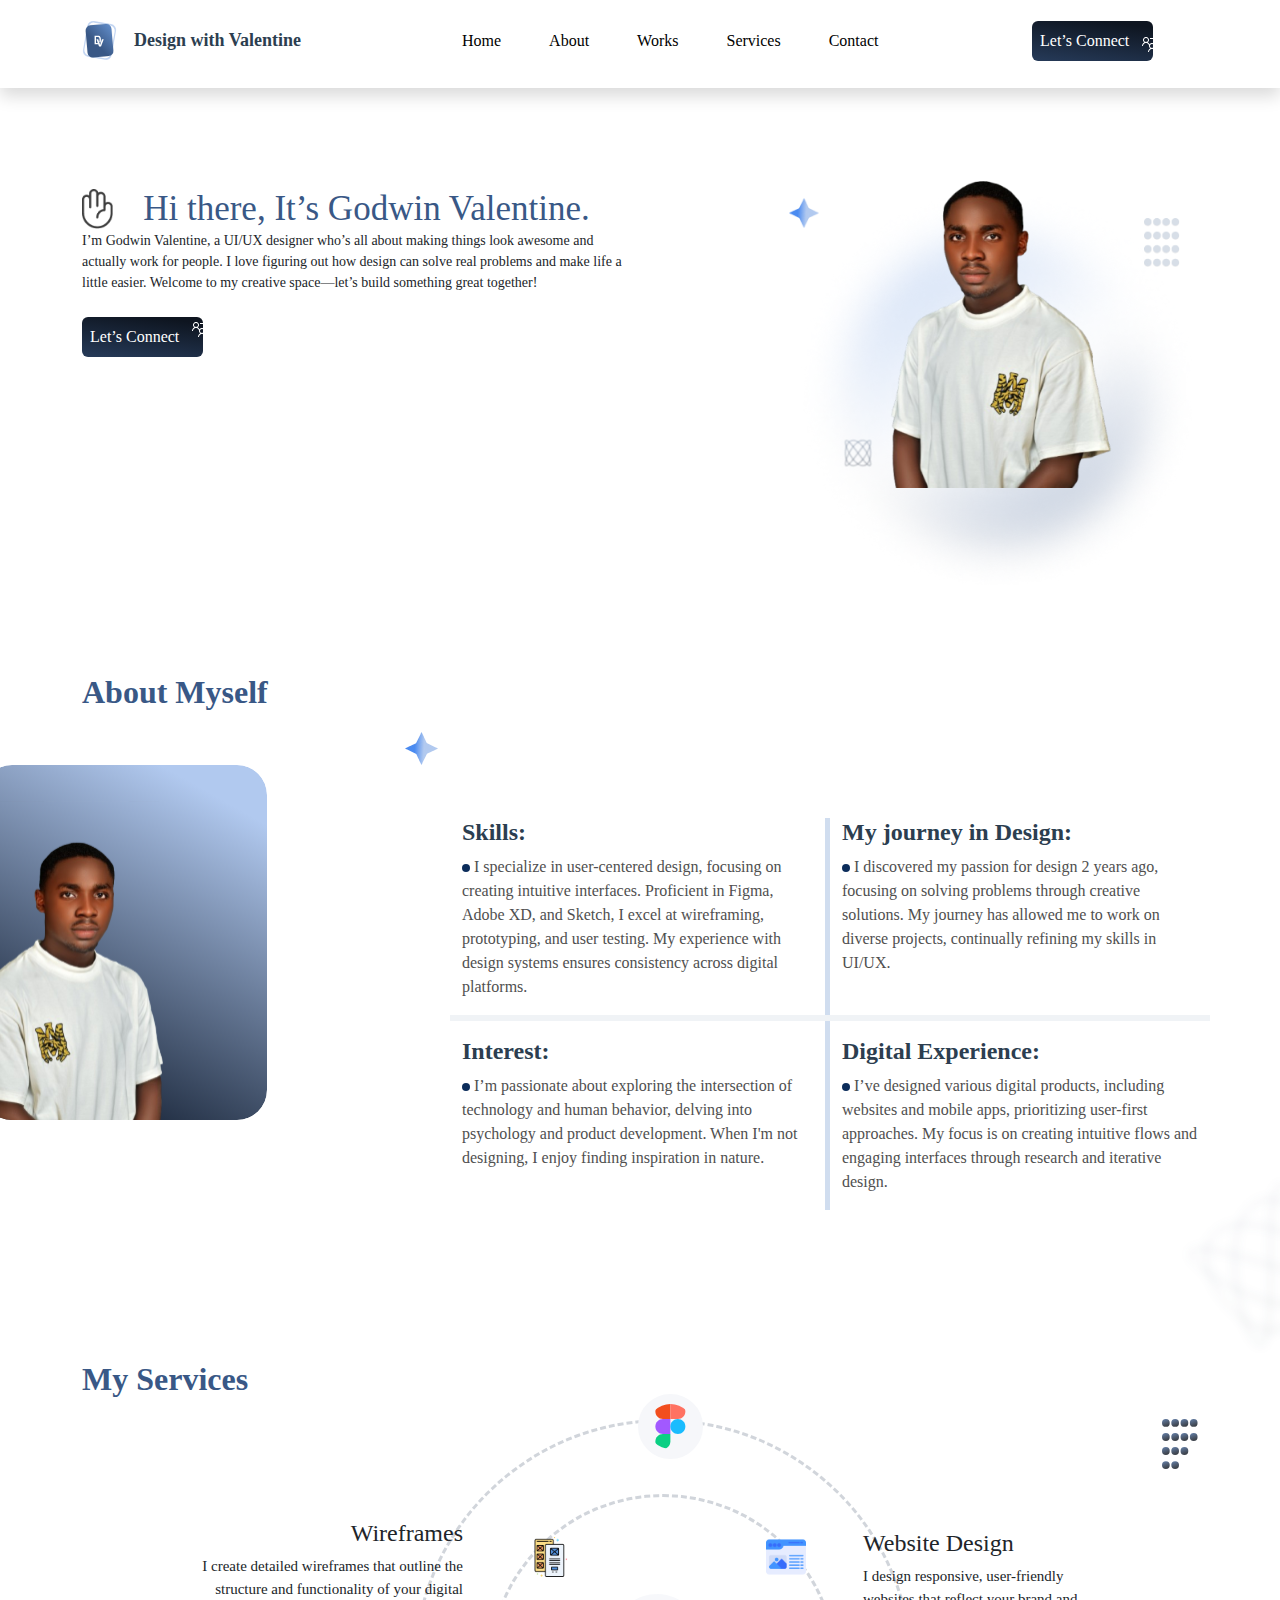
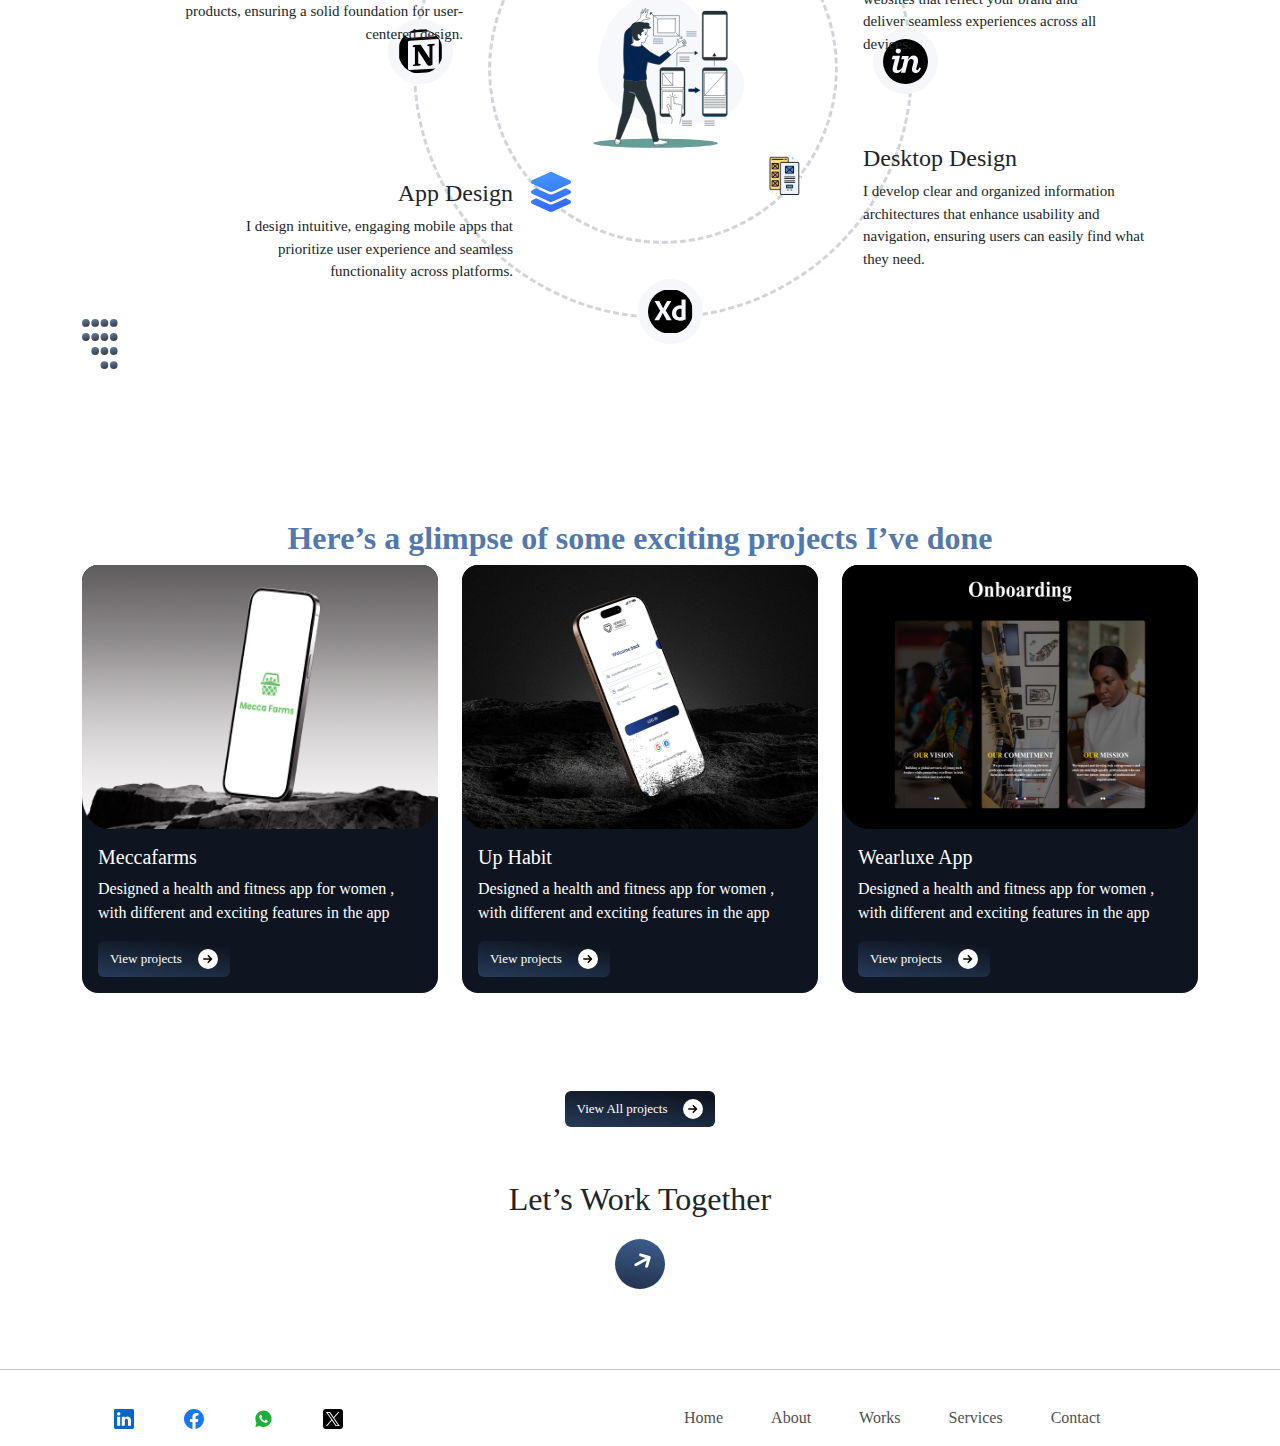
==== commit 0307fa5c: "Mr Valentine's Portfolio" ====
--- a/index.html
+++ b/index.html
@@ -132,7 +132,7 @@
                         </div>
                         <div class="col-12 col-md-6">
                             <h5>My journey in Design: </h5>
-                            <p><img src="/images/skills-dot.svg" alt="">   I discovered my passion for design [number] years ago, focusing on solving problems through creative solutions. My journey has allowed me to work on diverse projects, continually refining my skills in UI/UX.</p>
+                            <p><img src="/images/skills-dot.svg" alt="">   I discovered my passion for design 2 years ago, focusing on solving problems through creative solutions. My journey has allowed me to work on diverse projects, continually refining my skills in UI/UX.</p>
                         </div>
                         <hr class="p-0 m-0 d-none d-md-block" style="border: 3px solid #3958864D;">
                     </div>
@@ -239,9 +239,9 @@
                         <div class="card-body">
                           <h5 class="card-title">Meccafarms</h5>
                           <p class="card-text">Designed a health and fitness app for women , with different and exciting features in the app</p>
-                          <a href="https://drive.google.com/drive/folders/1NjwSaLGBNDkQxNuH3CqGRqOew5cnNlgA?usp=drive_link" class="btn btn-primary border-0">
+                          <a href="https://drive.google.com/drive/folders/1NjwSaLGBNDkQxNuH3CqGRqOew5cnNlgA?usp=drive_link" class="btn btn-primary py-2 border-0">
                             <div class="d-flex gap-3 align-items-center">
-                                <p class="p-0 m-0">View projects </p>
+                                <p class="p-0 m-0" style="font-size: 13px;">View projects </p>
                                 <img src="/images/view-project-icon.svg" alt=""  style="height: 20px; width: 20px; background-color: white; border: 5px solid white; border-radius: 50%;">
                             </div>
                           </a>
@@ -254,9 +254,9 @@
                         <div class="card-body">
                           <h5 class="card-title">Up Habit</h5>
                           <p class="card-text">Designed a health and fitness app for women , with different and exciting features in the app</p>
-                          <a href="https://drive.google.com/drive/folders/1k9-TPFNF3_RafRCxaqTBn_O9xEtybgoQ?usp=drive_link" class="btn btn-primary border-0">
+                          <a href="https://drive.google.com/drive/folders/1k9-TPFNF3_RafRCxaqTBn_O9xEtybgoQ?usp=drive_link" class="btn btn-primary py-2 border-0">
                             <div class="d-flex gap-3 align-items-center">
-                                <p class="p-0 m-0">View projects </p>
+                                <p class="p-0 m-0" style="font-size: 13px;">View projects </p>
                                 <img src="/images/view-project-icon.svg" alt="" style="height: 20px; width: 20px; background-color: white; border: 5px solid white; border-radius: 50%;">
                             </div>
                           </a>
@@ -269,9 +269,9 @@
                         <div class="card-body">
                           <h5 class="card-title">Wearluxe App</h5>
                           <p class="card-text">Designed a health and fitness app for women , with different and exciting features in the app</p>
-                          <a href="https://drive.google.com/drive/folders/1Jw7D5H9yFjIiMA7mh6gjyoD7DAVy0o7S?usp=drive_link" class="btn btn-primary border-0">
+                          <a href="https://drive.google.com/drive/folders/1Jw7D5H9yFjIiMA7mh6gjyoD7DAVy0o7S?usp=drive_link" class="btn btn-primary py-2 border-0">
                             <div class="d-flex gap-3 align-items-center">
-                                <p class="p-0 m-0">View projects </p>
+                                <p class="p-0 m-0" style="font-size: 13px;">View projects </p>
                                 <img src="/images/view-project-icon.svg" alt="" style="height: 20px; width: 20px; background-color: white; border: 5px solid white; border-radius: 50%;">
                             </div>
                           </a>
@@ -279,9 +279,9 @@
                     </div>
                 </div>
                 <div class="col-12 d-flex justify-content-center" style="margin-top: 50px;">
-                    <a href="/works.html" class="btn btn-primary border-0">
+                    <a href="/works.html" class="btn btn-primary py-2 border-0">
                         <div class="d-flex gap-3 align-items-center">
-                            <p class="p-0 m-0">View All projects </p>
+                            <p class="p-0 m-0" style="font-size: 13px;">View All projects </p>
                             <img src="/images/view-project-icon.svg" alt="" style="height: 20px; width: 20px; background-color: white; border: 5px solid white; border-radius: 50%;">
                         </div>
                     </a>
@@ -297,9 +297,9 @@
     
         <div class="col-12 text-center">
             <div id="work-together">
-                <p style=" margin-top: -200px;">Let’s Work Together</p>
+                <p style=" margin-top: -200px;" class="pt-5">Let’s Work Together</p>
                 <a href="/contact.html"><img src="/images/arrow-up-background.svg" alt="" height="50px"></a>
-                <a href="/contact.html"><img src="/images/arrow-up.svg" alt="" height="17px" class="img"></a>
+                <a href="/contact.html"><img src="/images/arrow-up.svg" alt="" height="15px" class="img-home"></a>
             </div>
             
         </div>
--- a/css/style.css
+++ b/css/style.css
@@ -5,7 +5,7 @@
 }
 
 body {
-    font-family: Montserrat;
+    font-family: exo;
     overflow-x: hidden
 }
 
@@ -41,14 +41,13 @@
 
 #btn-parent #people-img {
     position: absolute;
-    left: 120px;
-    top: 3px;
+    left: 110px;
+    top: 5px;
 }
 
 section {
     margin-top: 150px;
 }
-
 
 header div#val-design p {
     font-size: 18px;
@@ -381,10 +380,22 @@
     font-size: 32px;
 }
 
-#work-together img.img {
-    position: absolute;
-    bottom: 20%;
-    left: 49%;
+#work-together img.img-services {
+    position: absolute;
+    bottom: 18%;
+    left: 49.5%;
+}
+
+#work-together img.img-home {
+    position: absolute;
+    bottom: 13%;
+    left: 49.5%;
+}
+
+#work-together img.img-about {
+    position: absolute;
+    bottom: 13%;
+    left: 49.5%;
 }
 
 footer {
@@ -630,6 +641,10 @@
     margin-bottom: 30px;
 }
 
+.lastrow-works {
+    padding-bottom: 30px;
+}
+
 @media (max-width: 600px) {
     header div#val-design p {
         font-size: 14px;
@@ -647,6 +662,16 @@
         font-weight:700;
         font-size: 24px;
         color: #2C3E50;
+    }
+
+    section div#about-me-position {
+        padding-top: 30px;
+    }
+
+    section div#about-me-position div#n-positioning-parent {
+        position: absolute;
+        top: -10%;
+        right: 25%;
     }
 
     main div#skills {
@@ -862,6 +887,32 @@
     
     p.introduction-paragraph {
         font-size: 12px;
+    }
+
+    #submit-btn {
+        padding-top: 50px;
+    }
+
+    #work-together img.img-services {
+        position: absolute;
+        bottom: 16.5%;
+        left: 47.5%;
+    }
+    
+    #work-together img.img-home {
+        position: absolute;
+        bottom: 13%;
+        left: 47.5%;
+    }
+    
+    #work-together img.img-about {
+        position: absolute;
+        bottom: 13%;
+        left: 47.5%;
+    }
+
+    .lastrow-works {
+        padding-bottom: 0px;
     }
     
 }
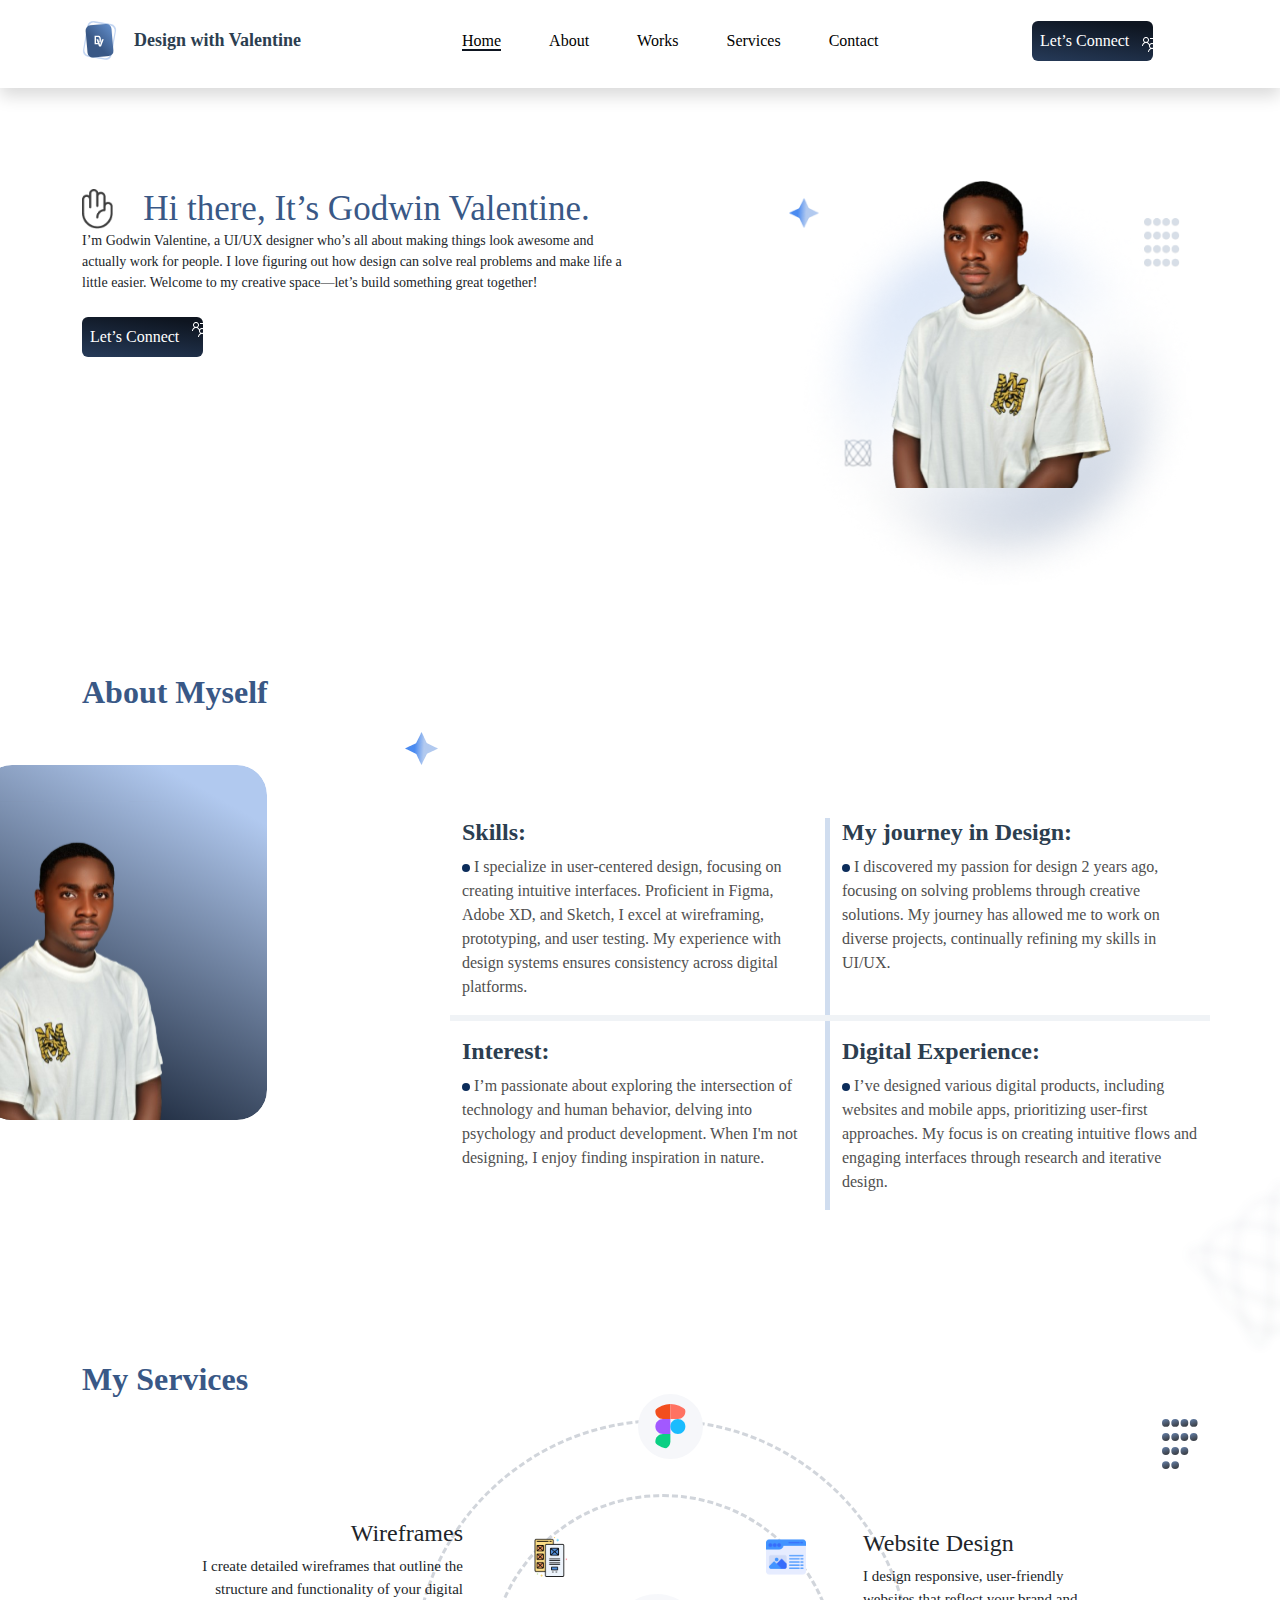
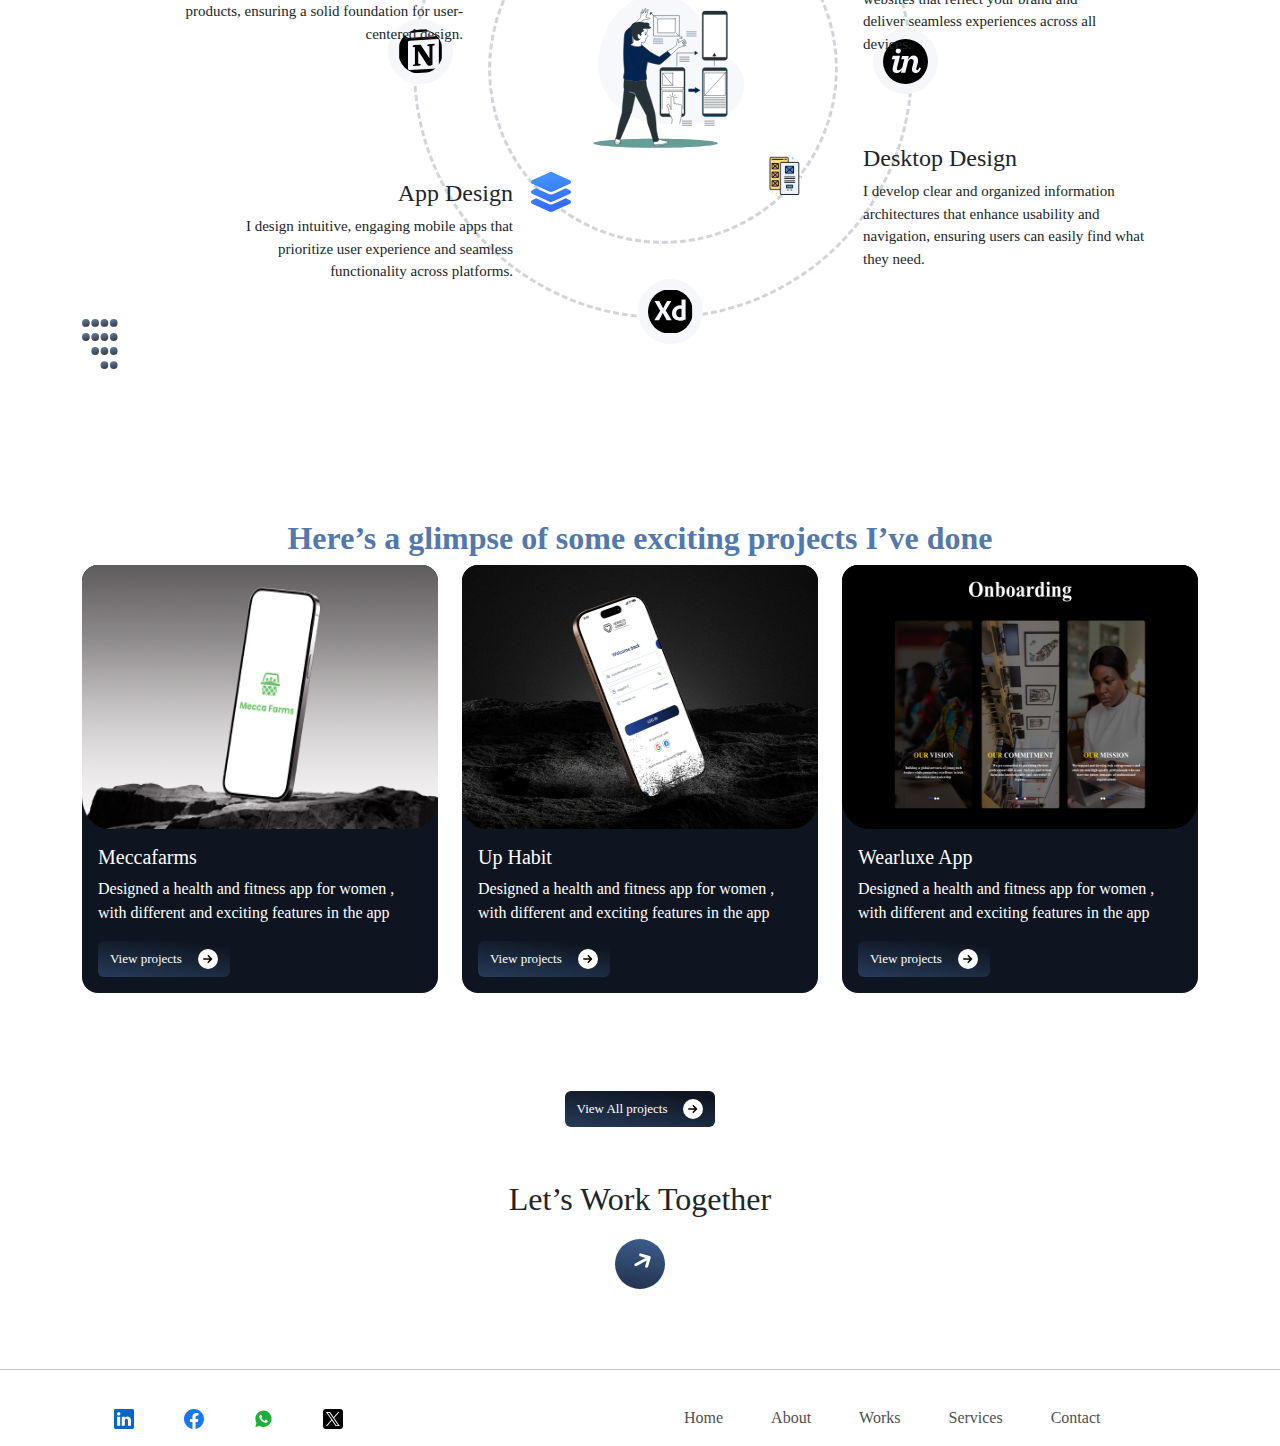
==== commit b4980566: "Mr Valentine's Portfolio" ====
--- a/index.html
+++ b/index.html
@@ -3,7 +3,8 @@
 <head>
     <meta charset="UTF-8">
     <meta name="viewport" content="width=device-width, initial-scale=1.0">
-    <title>Document</title>
+    <title>Valentine || UI/UX Designer</title>
+    <link rel="icon" href="/images/logo.svg">
     <link rel="stylesheet" href="/css/bootstrap.css">
     <link rel="stylesheet" href="/css/style.css">
     <link rel="stylesheet" href="https://cdn.jsdelivr.net/npm/bootstrap-icons@1.11.3/font/bootstrap-icons.min.css">
@@ -22,7 +23,7 @@
                 
                 <div class="d-none d-md-none col-lg-6 d-lg-flex">
                     <ul class="d-flex gap-5 p-0 m-0" id="top-nav">
-                        <li><a href="/index.html">Home </a></li>
+                        <li><a href="/index.html" class="active">Home </a></li>
                         <li><a href="/about.html">About </a></li>
                         <li><a href="/works.html">Works</a></li>
                         <li><a href="/services.html">Services</a></li>
--- a/css/style.css
+++ b/css/style.css
@@ -25,9 +25,12 @@
 }
 
 header .row #top-nav li a:hover {
-    background-color: #ddd;
-    border-radius: 5px;
-    padding: 10px;
+    color: #0E1520;
+    font-weight: 600;
+}
+
+header .row #top-nav li a.active {
+    border-bottom: 2px solid #0E1520;
 }
 
 #btn-parent {
@@ -90,7 +93,7 @@
 
 section div#N-positioning img.shadow {
     position: absolute;
-    left: 40%;
+    left: 37%;
     top: 30%;
     width: 20px;
     height: 30px;
@@ -108,6 +111,15 @@
 }
 
 section div#figma-positioning img.shadow {
+    position: absolute;
+    left: 35%;
+    top: 30%;
+    width: 20px;
+    height: 30px;
+    animation: float 2s ease-in-out infinite;
+}
+
+section div#linkedin-positioning img.shadow {
     position: absolute;
     left: 48%;
     top: 30%;
@@ -116,18 +128,9 @@
     animation: float 2s ease-in-out infinite;
 }
 
-section div#linkedin-positioning img.shadow {
-    position: absolute;
-    left: 48%;
-    top: 30%;
-    width: 20px;
-    height: 30px;
-    animation: float 2s ease-in-out infinite;
-}
-
 section div#xd-positioning img.shadow {
     position: absolute;
-    left: 48%;
+    left: 35%;
     top: 30%;
     width: 20px;
     height: 30px;
@@ -606,21 +609,30 @@
     margin-bottom: 20px;
 }
 
+.services-body:hover img {
+    background: linear-gradient(to right, #082857 20%, #082857 100%);
+}
+
 .services-body {
     background: linear-gradient(to right, #1157BD 20%, #082857 100%);
     padding: 20px;
     margin-bottom: 30px;
+    color: white;
+    height: 250px;
+}
+
+.services-body:hover {
+    background: white ;
+    color: black;
 }
 
 .services-body h5 {
     font-size: 20px;
-    color: #ffff;
     text-align: center;
 }
 
 .services-body p {
     font-size: 13px;
-    color: #ffff;
     text-align: center;
 }
 
@@ -704,6 +716,10 @@
         font-weight: 700;
         font-size: 20px;
         color:#395886;
+    }
+
+    .main-services {
+        margin-top: 0px ;
     }
 
     article {
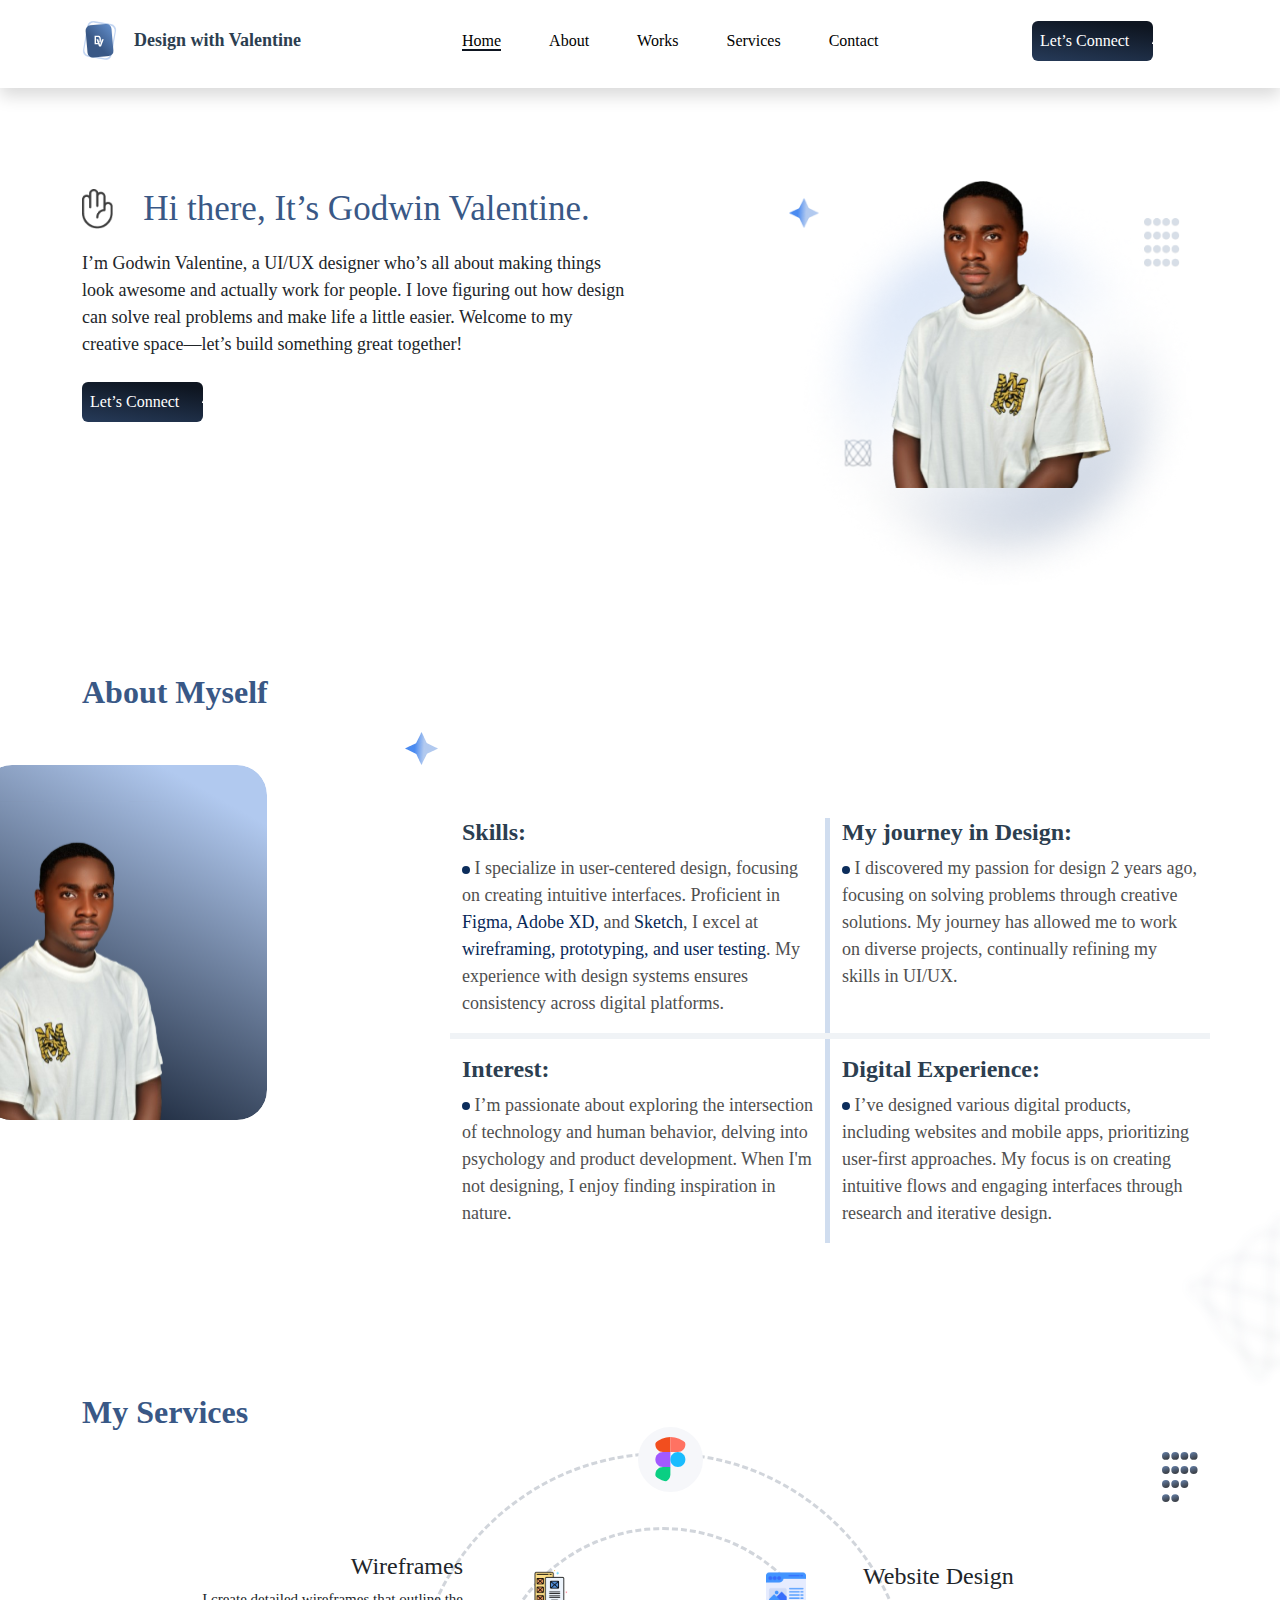
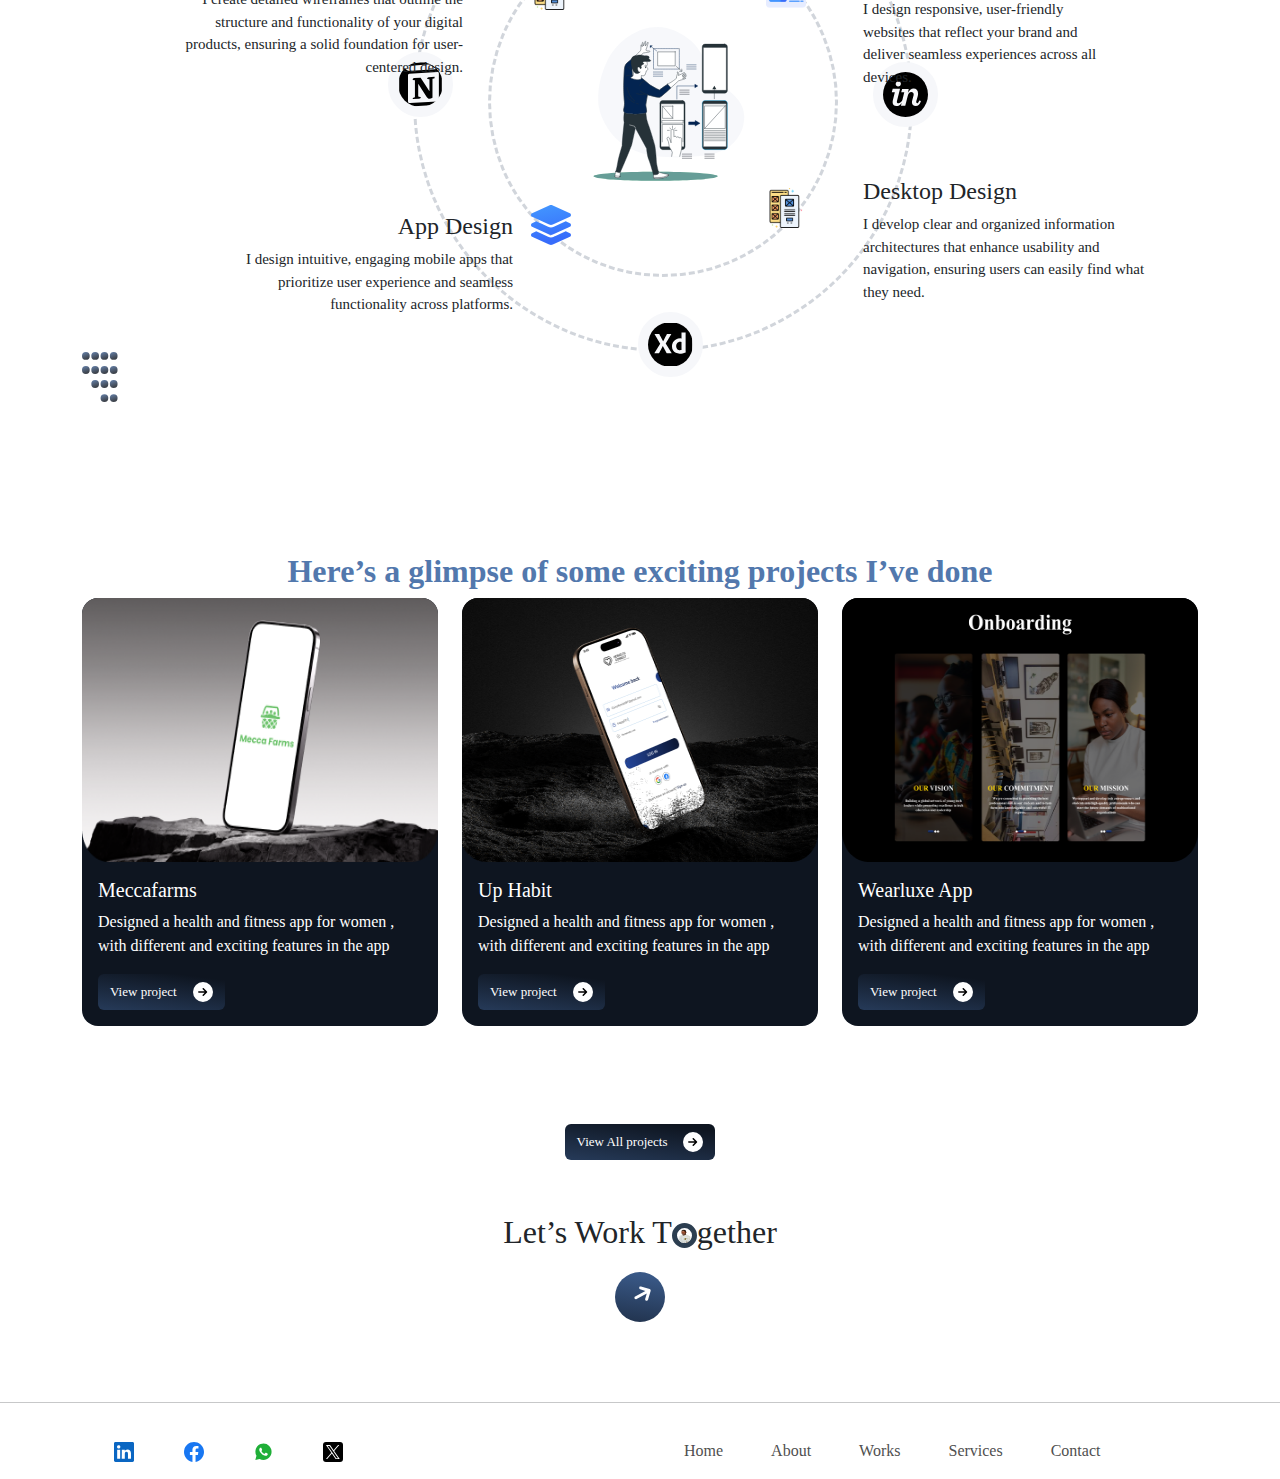
==== commit 992cc0bf: "Mr Valentine's Portfolio" ====
--- a/index.html
+++ b/index.html
@@ -33,7 +33,7 @@
 
                 <div class="d-block col-4 col-md-6 d-lg-none text-end links">
                     <ul class="p-0 m-0" id="lists">
-                        <li><a href="/index.html">Home </a></li>
+                        <li><a href="/index.html" class="active">Home </a></li>
                         <li><a href="/about.html">About </a></li>
                         <li><a href="/works.html">Works</a></li>
                         <li><a href="/services.html">Services</a></li>
@@ -62,10 +62,10 @@
                 <div class="col-12 col-lg-6">
                     <div class="d-flex text-lg-start Introduction-writeup align-items-center">
                         <img src="/images/hand-vector.png" alt="" height="40">
-                        <h1 class="p-0 m-0">Hi there, It’s Godwin Valentine. </h1>
-                    </div>
-                    <p class="d-none d-lg-block introduction-paragraph"> I’m Godwin Valentine, a UI/UX designer who’s all about making things look awesome and actually work for people. I love figuring out how design can solve real problems and make life a little easier. Welcome to my creative space—let’s build something great together!</p>
-                    <a href="/contact.html" id="btn-parent" class="d-none d-lg-block mt-4">
+                        <h1 class="p-0 m-0" style="font-family: Montserrat;">Hi there, It’s Godwin Valentine. </h1>
+                    </div>
+                    <p class="d-none d-lg-block introduction-paragraph" style="font-family: Roboto;"> I’m Godwin Valentine, a UI/UX designer who’s all about making things look awesome and actually work for people. I love figuring out how design can solve real problems and make life a little easier. Welcome to my creative space—let’s build something great together!</p>
+                    <a href="/contact.html" id="btn-parent-2-desktop" class="d-none d-lg-block mt-4">
                         <button class="flex-end rounded-2 py-2 ps-2 pe-4 border-0">Let’s Connect</button>
                         <img src="/images/people-btn.svg" alt="" id="people-img">
                     </a>
@@ -129,7 +129,7 @@
                     <div class="row">
                         <div class="col-12 col-md-6 col-lg-6 first-row">
                             <h5>Skills:</h5>
-                            <p><img src="/images/skills-dot.svg" alt="">   I specialize in user-centered design, focusing on creating intuitive interfaces. Proficient in Figma, Adobe XD, and Sketch, I excel at wireframing, prototyping, and user testing. My experience with design systems ensures consistency across digital platforms.</p>                        
+                            <p><img src="/images/skills-dot.svg" alt="">   I specialize in user-centered design, focusing on creating intuitive interfaces. Proficient in <a href="">Figma, Adobe XD,</a> and <a href="">Sketch</a>, I excel at <a href="">wireframing, prototyping, and user testing</a>. My experience with design systems ensures consistency across digital platforms.</p>                        
                         </div>
                         <div class="col-12 col-md-6">
                             <h5>My journey in Design: </h5>
@@ -242,7 +242,7 @@
                           <p class="card-text">Designed a health and fitness app for women , with different and exciting features in the app</p>
                           <a href="https://drive.google.com/drive/folders/1NjwSaLGBNDkQxNuH3CqGRqOew5cnNlgA?usp=drive_link" class="btn btn-primary py-2 border-0">
                             <div class="d-flex gap-3 align-items-center">
-                                <p class="p-0 m-0" style="font-size: 13px;">View projects </p>
+                                <p class="p-0 m-0" style="font-size: 13px; font-family: exo;">View project</p>
                                 <img src="/images/view-project-icon.svg" alt=""  style="height: 20px; width: 20px; background-color: white; border: 5px solid white; border-radius: 50%;">
                             </div>
                           </a>
@@ -257,7 +257,7 @@
                           <p class="card-text">Designed a health and fitness app for women , with different and exciting features in the app</p>
                           <a href="https://drive.google.com/drive/folders/1k9-TPFNF3_RafRCxaqTBn_O9xEtybgoQ?usp=drive_link" class="btn btn-primary py-2 border-0">
                             <div class="d-flex gap-3 align-items-center">
-                                <p class="p-0 m-0" style="font-size: 13px;">View projects </p>
+                                <p class="p-0 m-0" style="font-size: 13px; font-family: exo;">View project</p>
                                 <img src="/images/view-project-icon.svg" alt="" style="height: 20px; width: 20px; background-color: white; border: 5px solid white; border-radius: 50%;">
                             </div>
                           </a>
@@ -272,7 +272,7 @@
                           <p class="card-text">Designed a health and fitness app for women , with different and exciting features in the app</p>
                           <a href="https://drive.google.com/drive/folders/1Jw7D5H9yFjIiMA7mh6gjyoD7DAVy0o7S?usp=drive_link" class="btn btn-primary py-2 border-0">
                             <div class="d-flex gap-3 align-items-center">
-                                <p class="p-0 m-0" style="font-size: 13px;">View projects </p>
+                                <p class="p-0 m-0" style="font-size: 13px; font-family: exo;">View project</p>
                                 <img src="/images/view-project-icon.svg" alt="" style="height: 20px; width: 20px; background-color: white; border: 5px solid white; border-radius: 50%;">
                             </div>
                           </a>
@@ -282,7 +282,7 @@
                 <div class="col-12 d-flex justify-content-center" style="margin-top: 50px;">
                     <a href="/works.html" class="btn btn-primary py-2 border-0">
                         <div class="d-flex gap-3 align-items-center">
-                            <p class="p-0 m-0" style="font-size: 13px;">View All projects </p>
+                            <p class="p-0 m-0" style="font-size: 13px; font-family: exo;">View All projects</p>
                             <img src="/images/view-project-icon.svg" alt="" style="height: 20px; width: 20px; background-color: white; border: 5px solid white; border-radius: 50%;">
                         </div>
                     </a>
@@ -298,7 +298,7 @@
     
         <div class="col-12 text-center">
             <div id="work-together">
-                <p style=" margin-top: -200px;" class="pt-5">Let’s Work Together</p>
+                <p style=" margin-top: -200px;" class="pt-5">Let’s Work T<img src="/images/BG1I-removebg-preview 1.png" alt="" style="height: 25px; width: 25px; border-radius: 50%; border: 5px solid #2C3E50;">gether</p>
                 <a href="/contact.html"><img src="/images/arrow-up-background.svg" alt="" height="50px"></a>
                 <a href="/contact.html"><img src="/images/arrow-up.svg" alt="" height="15px" class="img-home"></a>
             </div>
--- a/css/style.css
+++ b/css/style.css
@@ -5,7 +5,7 @@
 }
 
 body {
-    font-family: exo;
+    font-family: Montserrat;
     overflow-x: hidden
 }
 
@@ -22,6 +22,7 @@
 header .row #top-nav li a {
     text-decoration: none;
     color: black;
+    font-family: Montserrat;
 }
 
 header .row #top-nav li a:hover {
@@ -37,6 +38,11 @@
     position: relative;
 }
 
+#btn-parent-2-desktop {
+    position: relative;
+}
+
+
 #btn-parent button {
     background: linear-gradient(187.48deg, #0E1520 11.69%, #395886 169.68%);
     color: white;
@@ -44,8 +50,19 @@
 
 #btn-parent #people-img {
     position: absolute;
-    left: 110px;
-    top: 5px;
+    left: 120px;
+    top: 3px;
+}
+
+#btn-parent-2-desktop button {
+    background: linear-gradient(187.48deg, #0E1520 11.69%, #395886 169.68%);
+    color: white;
+}
+
+#btn-parent-2-desktop #people-img {
+    position: absolute;
+    left: 120px;
+    top: 12px;
 }
 
 section {
@@ -184,9 +201,16 @@
 }
 
 main div#skills p {
-    font-size: 16px;
+    font-size: 18px;
     font-weight: 400;
     color: #4F4F4F;
+    font-family: Roboto;
+}
+
+main div#skills p a {
+    text-decoration: none;
+    color: #082857;
+    font-weight: 500;
 }
 
 article p#my-services {
@@ -238,6 +262,7 @@
 .text p {
     font-size: 15px;
     float: right;
+    font-family: exo;
 }
 
 .inner-icons {
@@ -326,6 +351,7 @@
     bottom: 45%;
 }
 
+
 @keyframes rotateInner {
     0% {
         transform: rotate(0deg);
@@ -525,7 +551,7 @@
 
 .wearluxe-firstchild {
     background-color: #ffff;
-    padding: 20px;
+    padding: 20px 0px;
     width: 80%;
 }
 
@@ -555,7 +581,8 @@
 }
 
 p.introduction-paragraph {
-    font-size: 14px;
+    font-size: 18px;
+    padding-top: 20px;
 }
 
 .introduction {
@@ -905,7 +932,7 @@
         font-size: 12px;
     }
 
-    #submit-btn {
+    #submit-btn-parent {
         padding-top: 50px;
     }
 
@@ -1103,6 +1130,10 @@
         font-size: medium;
     }
 
+    .links ul li a.active {
+        border-bottom: 2px solid white;
+    }
+
     .bi-x{
         font-size: 30px;
         font-weight: bolder;
